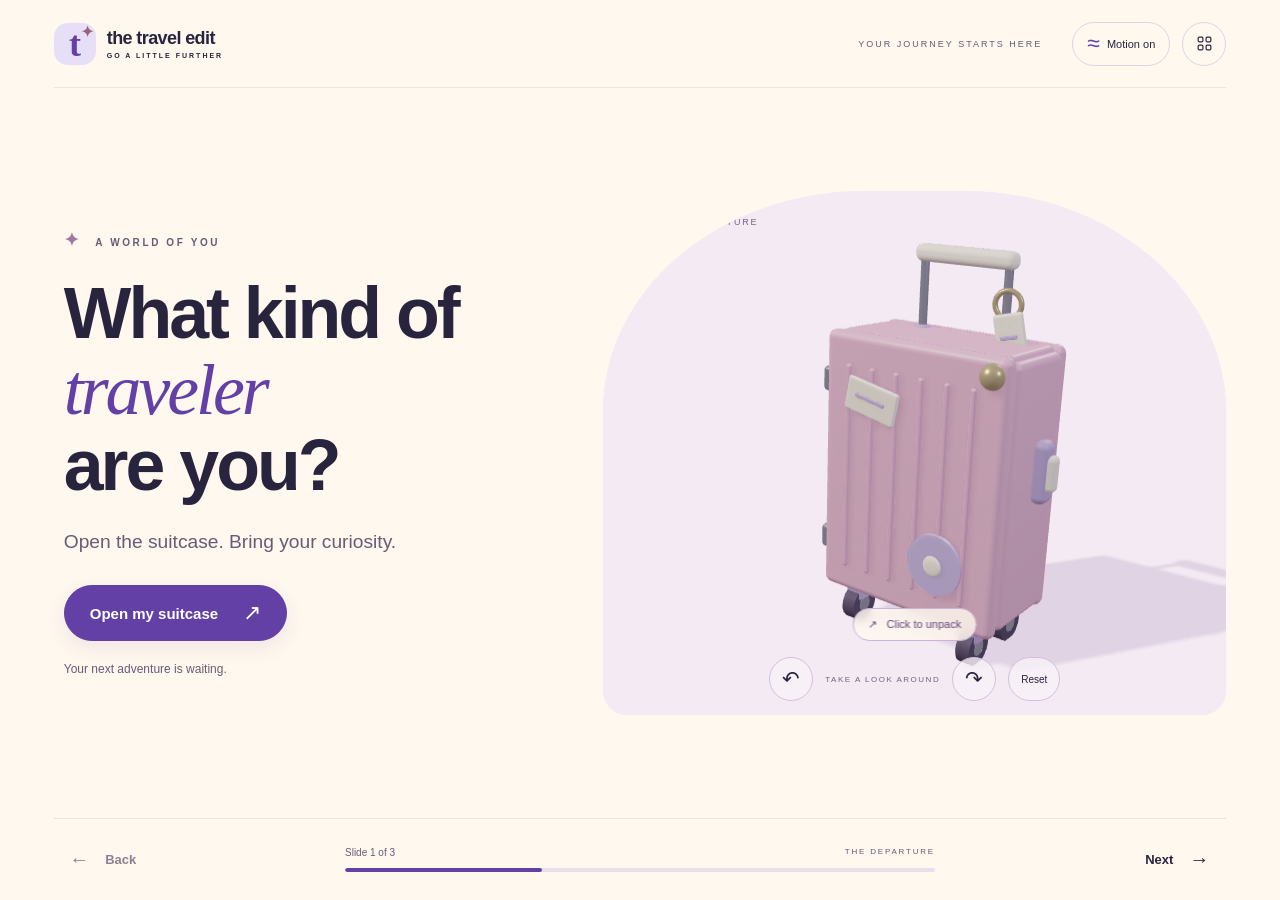
==== index.html @ 11a67cf5 "Complete interactive 3D redesign of opening slides" ====
<!doctype html>
<html lang="en">
<head>
  <meta charset="utf-8">
  <meta name="viewport" content="width=device-width, initial-scale=1">
  <meta name="theme-color" content="#FFF8EE">
  <meta name="description" content="Open your suitcase, explore your travel preferences, and find a mood for your next adventure. An interactive 3D travel presentation.">
  <title>What Kind of Traveler Are You?</title>
  <link rel="icon" href="assets/illustrations/favicon.svg" type="image/svg+xml">
  <link rel="stylesheet" href="css/styles.css">
  <script src="js/scene-core.js" defer></script>
  <script src="js/travel-models.js" defer></script>
  <script src="js/travel-scenes.js" defer></script>
  <script src="js/app.js" defer></script>
</head>
<body>
  <a class="skip-link" href="#presentation">Skip to presentation</a>
  <div class="presentation-shell">
    <header class="site-header">
      <a class="brand" href="#welcome" aria-label="The Travel Edit — return to the first slide"><span class="brand-mark" aria-hidden="true">t<span>✦</span></span><span>the travel edit<span class="brand-subtitle">GO A LITTLE FURTHER</span></span></a>
      <div class="header-actions">
        <span class="chapter-label">YOUR JOURNEY STARTS HERE</span>
        <button class="quiet-button" id="motion-toggle" type="button" aria-pressed="true" aria-label="Animation"><span aria-hidden="true">≈</span><span id="motion-label">Motion on</span></button>
        <button class="icon-button" id="overview-open" type="button" aria-label="Open slide overview" aria-haspopup="dialog"><svg viewBox="0 0 24 24" aria-hidden="true"><rect x="4" y="4" width="6" height="6" rx="1.5"/><rect x="14" y="4" width="6" height="6" rx="1.5"/><rect x="4" y="14" width="6" height="6" rx="1.5"/><rect x="14" y="14" width="6" height="6" rx="1.5"/></svg></button>
      </div>
    </header>
    <main id="presentation" tabindex="-1">
      <section class="slide slide-cover" id="welcome" aria-labelledby="welcome-heading" data-title="What kind of traveler are you?">
        <div class="hero-copy">
          <p class="eyebrow"><span aria-hidden="true">✦</span> A WORLD OF YOU</p>
          <h1 id="welcome-heading" tabindex="-1">What kind of<br><span class="title-accent">traveler</span><br>are you?</h1>
          <p class="instruction" id="suitcase-instruction">Open the suitcase. Bring your curiosity.</p>
          <button class="primary-button" id="hero-action" type="button">Open my suitcase <span aria-hidden="true">↗</span></button>
          <p class="interaction-status" id="suitcase-status" role="status" aria-live="polite">Your next adventure is waiting.</p>
        </div>
        <div class="hero-visual scene-host">
          <div class="visual-topline"><span>01 / THE DEPARTURE</span><span class="material-dot" aria-hidden="true"></span></div>
          <button class="scene-button" id="suitcase-stage" type="button" aria-label="Open suitcase" aria-pressed="false" aria-describedby="suitcase-instruction">
            <canvas data-model="suitcase" width="700" height="620" aria-hidden="true"></canvas>
            <span class="scene-hint" id="suitcase-hint"><span aria-hidden="true">↗</span> Click to unpack</span>
          </button>
          <p class="scene-error" role="status" hidden></p>
          <div class="view-controls" aria-label="Suitcase view controls">
            <button type="button" id="rotate-left" aria-label="Rotate suitcase left">↶</button>
            <span>TAKE A LOOK AROUND</span>
            <button type="button" id="rotate-right" aria-label="Rotate suitcase right">↷</button>
            <button type="button" id="reset-view" aria-label="Reset suitcase view">Reset</button>
          </div>
        </div>
      </section>

      <section class="slide slide-priorities" id="priorities" aria-labelledby="priorities-heading" data-title="What draws you in?" hidden>
        <div class="section-heading"><p class="eyebrow">02 / FOLLOW YOUR CURIOSITY</p><h2 id="priorities-heading" tabindex="-1">What draws <span class="title-accent">you</span> in?</h2><p class="instruction">Choose an object to picture your perfect day.</p></div>
        <div class="object-gallery" aria-label="Explore travel preferences">
          <button class="preference-card card-plan scene-host" type="button" data-preference="structure" data-model-choice="map" aria-pressed="false" aria-controls="preference-story">
            <span class="card-topline"><span>01</span><span class="selection-mark" aria-hidden="true">✓</span></span>
            <canvas data-model="map" width="320" height="300" aria-hidden="true"></canvas>
            <span class="scene-error" hidden>3D view unavailable.</span>
            <span class="card-label">A little structure</span><span class="card-bottom"><span>A route worth saving</span><span aria-hidden="true">↗</span></span>
          </button>
          <button class="preference-card card-discover scene-host" type="button" data-preference="discovery" data-model-choice="compass" aria-pressed="false" aria-controls="preference-story">
            <span class="card-topline"><span>02</span><span class="selection-mark" aria-hidden="true">✓</span></span>
            <canvas data-model="compass" width="320" height="300" aria-hidden="true"></canvas>
            <span class="scene-error" hidden>3D view unavailable.</span>
            <span class="card-label">A new discovery</span><span class="card-bottom"><span>The unexpected turn</span><span aria-hidden="true">↗</span></span>
          </button>
          <button class="preference-card card-rest scene-host" type="button" data-preference="downtime" data-model-choice="chair" aria-pressed="false" aria-controls="preference-story">
            <span class="card-topline"><span>03</span><span class="selection-mark" aria-hidden="true">✓</span></span>
            <canvas data-model="chair" width="320" height="300" aria-hidden="true"></canvas>
            <span class="scene-error" hidden>3D view unavailable.</span>
            <span class="card-label">Room to unwind</span><span class="card-bottom"><span>Permission to pause</span><span aria-hidden="true">↗</span></span>
          </button>
          <button class="preference-card card-taste scene-host" type="button" data-preference="food" data-model-choice="cup" aria-pressed="false" aria-controls="preference-story">
            <span class="card-topline"><span>04</span><span class="selection-mark" aria-hidden="true">✓</span></span>
            <canvas data-model="cup" width="320" height="300" aria-hidden="true"></canvas>
            <span class="scene-error" hidden>3D view unavailable.</span>
            <span class="card-label">A taste of local life</span><span class="card-bottom"><span>One delicious moment</span><span aria-hidden="true">↗</span></span>
          </button>
        </div>
        <div class="choice-footer"><div class="story-strip" id="preference-story" role="status" aria-live="polite" aria-atomic="true"><span aria-hidden="true">✦</span><p id="preference-text">A little plan, a little detour — there’s no wrong choice.</p></div><button class="primary-button" id="preference-continue" type="button" disabled>Choose a mood first <span aria-hidden="true">↗</span></button></div>
      </section>

      <section class="slide slide-mood" id="mood" aria-labelledby="mood-heading" data-title="Let curiosity pick" hidden>
        <div class="mood-visual scene-host"><span class="visual-topline">03 / A WORLD OF POSSIBILITIES</span><canvas data-model="globe" width="720" height="620" aria-hidden="true"></canvas><p class="scene-error" role="status" hidden></p><span class="globe-caption">YOUR WORLD. YOUR PACE.</span></div>
        <div class="mood-copy"><p class="eyebrow">NO LABELS. JUST POSSIBILITIES.</p><h2 id="mood-heading" tabindex="-1">Let <span class="title-accent">curiosity</span><br>pick.</h2><p class="instruction">Spin the globe to discover a travel mood.</p>
          <div class="mood-result" aria-live="polite" role="status" aria-atomic="true"><span class="result-kicker">TODAY’S INSPIRATION <span id="caption-count">01 / 04</span></span><h3 id="mood-name">The scenic route</h3><p id="mood-caption">Leave a little room for the unexpected.</p></div>
          <button class="primary-button" type="button" id="surprise-button"><span aria-hidden="true">✦</span> Surprise me <span aria-hidden="true">↗</span></button>
          <p class="chapter-end">Keep exploring. Your mood can always change.</p>
        </div>
      </section>
    </main>
    <footer class="presentation-footer" aria-label="Presentation navigation"><button class="nav-button" id="previous-slide" type="button" disabled><span aria-hidden="true">←</span> Back</button><div class="progress-group"><div class="progress-caption"><span id="slide-counter">Slide 1 of 3</span><span id="slide-category">THE DEPARTURE</span></div><div class="progress-track" role="progressbar" aria-label="Slide position" aria-valuemin="1" aria-valuemax="3" aria-valuenow="1" aria-valuetext="Slide 1 of 3" id="slide-progress"><span id="progress-fill"></span></div></div><button class="nav-button" id="next-slide" type="button">Next <span aria-hidden="true">→</span></button><button class="nav-button" id="restart-slides" type="button" hidden>Start again <span aria-hidden="true">↺</span></button></footer>
  </div>
  <dialog id="slide-overview" aria-labelledby="overview-title"><div class="dialog-header"><div><p class="eyebrow">THE OPENING CHAPTER</p><h2 id="overview-title">Choose your next stop.</h2></div><button class="icon-button" id="overview-close" type="button" aria-label="Close slide overview">×</button></div><nav id="overview-links" aria-label="Choose a slide"></nav></dialog>
  <noscript><p class="no-script">Enable JavaScript to use the interactive 3D presentation and slide controls.</p></noscript>
</body>
</html>
---- css/styles.css ----
:root {
  --pink:#f9dce7; --lavender:#e7dff7; --sky:#ddeffa; --cream:#fff8ee;
  --ink:#29243d; --purple:#6240a5; --muted:#665c74; --border:#dfd4e4;
  --body:"Avenir Next",Avenir,"Segoe UI",Arial,sans-serif;
  --display:"Avenir Next","Trebuchet MS",Arial,sans-serif;
  --ease:cubic-bezier(.22,.8,.25,1);
}
*{box-sizing:border-box}
[hidden]{display:none!important}
body{margin:0;color:var(--ink);background:var(--cream);font-family:var(--body);-webkit-font-smoothing:antialiased}
button,a{-webkit-tap-highlight-color:transparent;touch-action:manipulation}
button{font:inherit;color:inherit;cursor:pointer}button:disabled{cursor:default}
a{color:inherit}button:focus-visible,a:focus-visible,[tabindex]:focus-visible{outline:3px solid var(--purple);outline-offset:5px}
h1:focus,h2:focus,main:focus{outline:none}
h1,h2,h3,p{margin-top:0}
.skip-link{position:fixed;left:16px;top:-100px;z-index:20;padding:12px 20px;background:white;border:2px solid var(--purple);border-radius:12px}.skip-link:focus{top:12px}
.presentation-shell{max-width:1680px;min-height:100svh;margin:auto;padding:0 clamp(20px,4.2vw,72px);display:flex;flex-direction:column}
.site-header{min-height:88px;display:flex;justify-content:space-between;align-items:center;gap:20px;border-bottom:1px solid #7f6c9124}
.brand{display:flex;align-items:center;gap:11px;text-decoration:none;font-size:18px;letter-spacing:-.6px;font-weight:700}
.brand-mark{width:42px;height:42px;display:grid;place-items:center;border-radius:14px;background:var(--lavender);font-size:36px;line-height:1;font-family:Georgia,serif;color:var(--purple);position:relative}
.brand-mark span{position:absolute;right:2px;top:2px;font-size:15px;color:#986181}
.brand-subtitle{display:block;font-size:7px;letter-spacing:2px;margin-top:3px;font-weight:600}
.header-actions{display:flex;gap:12px;align-items:center}.chapter-label{font-size:9px;letter-spacing:2px;color:var(--muted);margin-right:18px}
.quiet-button,.icon-button{border:1px solid var(--border);background:transparent;min-height:44px;min-width:44px;display:inline-flex;align-items:center;justify-content:center;border-radius:50%;transition:background 180ms}
.quiet-button{border-radius:24px;padding:0 14px;font-size:11px;gap:7px}.quiet-button>span:first-child{font-size:23px;color:var(--purple)}
.icon-button svg{width:19px;height:19px;fill:none;stroke:currentColor;stroke-width:1.5}.quiet-button:hover:not(:disabled),.icon-button:hover{background:var(--lavender)}
main{flex:1;display:grid;align-items:center}
.slide{width:100%;padding:32px 0}.slide.is-entering{animation:arrive 460ms var(--ease) both}
@keyframes arrive{from{opacity:0;transform:translateX(var(--enter-offset,20px))}to{opacity:1;transform:translateX(0)}}
.eyebrow{font-size:10px;font-weight:650;letter-spacing:2.6px;line-height:1.6;color:var(--muted);margin-bottom:20px}.eyebrow>span{color:#a278a2;font-size:18px;margin-right:9px}
h1,h2{font-family:var(--display);font-weight:650;letter-spacing:-3px;line-height:1.06}h1{font-size:clamp(56px,5.6vw,82px);margin-bottom:25px}h2{font-size:clamp(40px,4.3vw,62px);margin-bottom:18px}
.title-accent{font-family:Georgia,"Times New Roman",serif;font-style:italic;font-weight:400;color:var(--purple);letter-spacing:-3px}
.instruction{font-size:clamp(17px,1.5vw,22px);line-height:1.5;color:var(--muted);margin-bottom:28px}
.primary-button{min-height:54px;border:1px solid var(--purple);border-radius:32px;background:var(--purple);color:white;padding:14px 25px;display:inline-flex;gap:25px;align-items:center;justify-content:center;font-size:15px;font-weight:600;box-shadow:0 7px 20px #6240a519;transition:background 180ms,transform 180ms,box-shadow 180ms}
.primary-button>span{font-size:22px;font-weight:400}.primary-button:hover:not(:disabled){background:#50318e;transform:translateY(-3px);box-shadow:0 11px 25px #6240a528}.primary-button:active:not(:disabled){transform:translateY(0) scale(.98)}
.primary-button:disabled{background:#e4dbe9;color:#6a5d79;border-color:#d4c7dd;box-shadow:none}
.slide-cover{display:grid;grid-template-columns:.9fr 1.1fr;align-items:center;gap:40px}.hero-copy{padding-left:10px}
.interaction-status{font-size:12px;color:var(--muted);margin:19px 0 0;min-height:20px;line-height:1.5}
.hero-visual{position:relative;min-width:0;background:#f4eaf3;border-radius:42% 42% 24px 24px;isolation:isolate;overflow:hidden}
.visual-topline{position:absolute;z-index:2;top:26px;left:30px;right:30px;display:flex;justify-content:space-between;font-size:9px;letter-spacing:1.8px;color:#786582;pointer-events:none}
.material-dot{width:10px;height:10px;border:2px solid #a17db7;border-radius:50%}
.scene-button{display:block;width:100%;border:0;padding:0;background:transparent;position:relative;cursor:pointer;border-radius:inherit;overflow:hidden}
.scene-button:focus-visible{outline-offset:-7px}.scene-button canvas{display:block;width:100%;height:clamp(400px,41vw,600px);touch-action:pan-y}
.scene-hint{position:absolute;bottom:74px;left:50%;transform:translateX(-50%);white-space:nowrap;border:1px solid #c8b4d4;background:#fff8eecf;backdrop-filter:blur(5px);border-radius:25px;padding:9px 15px;font-size:11px;color:#654778;transition:opacity 180ms}
.scene-hint>span{margin-right:6px}.scene-button:hover .scene-hint{background:var(--cream)}
.view-controls{position:absolute;z-index:2;bottom:14px;left:0;right:0;display:flex;align-items:center;justify-content:center;gap:12px}
.view-controls button{border:1px solid #d2bfdc;background:#f9f2f8cc;border-radius:24px;min-width:44px;min-height:44px;font-size:21px}.view-controls button:last-child{font-size:10px;padding:0 12px}.view-controls button:hover{background:white}.view-controls>span{font-size:8px;letter-spacing:1.5px;color:#74617e}
.scene-error{position:absolute;left:10%;right:10%;top:40%;z-index:3;background:var(--cream);color:var(--ink);padding:20px;border:1px solid var(--border);border-radius:12px;text-align:center;font-size:14px;line-height:1.5;pointer-events:none}.scene-unavailable canvas{visibility:hidden}.scene-unavailable .scene-hint{visibility:hidden}
.section-heading{text-align:center}.section-heading .eyebrow{margin-bottom:12px}.section-heading .instruction{margin-bottom:26px}
.object-gallery{display:grid;grid-template-columns:repeat(4,1fr);gap:19px;margin:0 0 26px}
.preference-card{position:relative;min-width:0;border:2px solid transparent;border-radius:24px;padding:17px 0 18px;text-align:left;overflow:hidden;transition:transform 220ms var(--ease),border-color 180ms,box-shadow 180ms}
.card-plan{background:#ebe5f4}.card-discover{background:#e3edf5}.card-rest{background:#f5e3e9}.card-taste{background:#f5ecdc}
.preference-card:hover{transform:translateY(-7px);box-shadow:0 15px 24px #4a30521a}.preference-card:active{transform:translateY(-2px)}.preference-card[aria-pressed="true"]{border-color:var(--purple);box-shadow:0 8px 20px #6240a51b}
.card-topline{display:flex;justify-content:space-between;align-items:center;margin:0 20px;font-size:10px;letter-spacing:1.5px;color:#75657e;min-height:22px}
.selection-mark{visibility:hidden;width:22px;height:22px;border-radius:50%;background:var(--purple);color:white;text-align:center;line-height:22px;font-size:13px;letter-spacing:0}.preference-card[aria-pressed="true"] .selection-mark{visibility:visible}
.preference-card canvas{display:block;width:100%;height:clamp(150px,16vw,230px);pointer-events:none}.card-label{font-size:clamp(16px,1.4vw,22px);font-weight:650;letter-spacing:-.5px;margin:0 20px 10px;display:block;line-height:1.2}.card-bottom{display:flex;justify-content:space-between;align-items:center;margin:0 20px;font-size:11px;line-height:1.5;color:#6b5c76}.card-bottom>span:last-child{font-size:20px;color:var(--purple)}
.choice-footer{display:flex;gap:30px;align-items:center;justify-content:space-between;padding:0 4px}.story-strip{display:flex;align-items:center;gap:14px;max-width:650px;min-height:66px}.story-strip>span{font-size:23px;color:#a17caf}.story-strip p{font-size:17px;line-height:1.5;margin:0}.choice-footer .primary-button{flex-shrink:0}
.slide-mood{display:grid;grid-template-columns:1.12fr 1fr;gap:65px;align-items:center}.mood-visual{min-width:0;background:#e5eef5;position:relative;border-radius:26px 42% 26px 26px;overflow:hidden}.mood-visual canvas{display:block;width:100%;height:clamp(400px,41vw,600px)}.globe-caption{position:absolute;bottom:28px;width:100%;text-align:center;left:0;color:#60748a;font-size:9px;letter-spacing:2.5px}
.mood-copy h2{font-size:clamp(44px,4.7vw,68px)}.mood-copy .instruction{font-size:18px;max-width:330px}.mood-result{border-top:1px solid #d9cbe0;border-bottom:1px solid #d9cbe0;padding:23px 0;margin-bottom:25px}.result-kicker{display:flex;justify-content:space-between;color:#7b6787;font-size:9px;letter-spacing:1.5px;margin-bottom:14px}.mood-result h3{font-family:Georgia,serif;font-size:28px;font-style:italic;font-weight:400;letter-spacing:-.4px;margin-bottom:9px}.mood-result p{font-size:16px;color:var(--muted);line-height:1.5;margin-bottom:0}.chapter-end{font-size:11px;color:var(--muted);margin:18px 0 0;line-height:1.5}
.presentation-footer{min-height:82px;border-top:1px solid #7f6c9124;display:flex;align-items:center;gap:36px}.nav-button{border:1px solid transparent;min-width:98px;min-height:44px;background:transparent;border-radius:24px;font-size:13px;font-weight:600;display:inline-flex;align-items:center;justify-content:center;gap:16px;transition:background 180ms}.nav-button>span{font-size:20px}.nav-button:hover:not(:disabled){background:var(--lavender)}.nav-button:disabled{color:#8b8291}.progress-group{flex:1;max-width:590px;margin:0 auto}.progress-caption{display:flex;justify-content:space-between;font-size:10px;color:var(--muted);margin-bottom:10px}#slide-category{font-size:8px;letter-spacing:1.8px}.progress-track{height:4px;border-radius:4px;background:#e7dfeb;overflow:hidden}#progress-fill{width:33.333%;height:100%;display:block;background:var(--purple);border-radius:inherit;transition:width 400ms var(--ease)}
dialog{width:min(560px,calc(100% - 32px));max-height:85svh;overflow:auto;border:1px solid #d6c7e5;border-radius:24px;background:var(--cream);padding:28px;color:var(--ink);box-shadow:0 30px 100px #29243d40}dialog::backdrop{background:#29243d66;backdrop-filter:blur(5px)}.dialog-header{display:flex;align-items:flex-start;justify-content:space-between;gap:16px;margin-bottom:24px}.dialog-header .eyebrow{margin-bottom:10px;font-size:9px}.dialog-header h2{font-size:29px;letter-spacing:-1px}.dialog-header .icon-button{flex-shrink:0;font-size:26px}#overview-links{display:grid;gap:10px}.overview-link{display:flex;gap:15px;align-items:center;width:100%;padding:17px;text-align:left;background:#ffffff80;border:1px solid var(--border);border-radius:12px;font-size:15px}.overview-link>span{color:var(--purple);font-size:12px;font-weight:700}.overview-link[aria-current="step"]{background:var(--lavender);border-color:var(--purple)}.overview-link:hover{background:var(--pink)}.no-script{margin:20px;padding:20px;border:2px solid var(--purple)}
html[data-motion="off"] *,html[data-motion="off"] *::before,html[data-motion="off"] *::after{animation:none!important;transition:none!important}html[data-motion="off"] .preference-card:hover,html[data-motion="off"] .primary-button:hover{transform:none}
@media(min-width:1000px) and (max-height:780px){
 .site-header{min-height:74px}.presentation-footer{min-height:68px}.slide{padding:20px 0}.scene-button canvas,.mood-visual canvas{height:520px;max-height:calc(100svh - 185px)}h1{font-size:clamp(56px,5.2vw,72px)}.object-gallery{gap:16px;margin-bottom:18px}.preference-card canvas{height:165px}.section-heading h2{font-size:46px;margin-bottom:13px}.section-heading .instruction{margin-bottom:20px;font-size:18px}.section-heading .eyebrow{margin-bottom:9px}.story-strip p{font-size:15px}.story-strip{min-height:55px}.mood-copy h2{font-size:48px;margin-bottom:14px}.mood-copy .eyebrow{margin-bottom:12px}.mood-copy .instruction{font-size:17px;max-width:none;margin-bottom:16px}.mood-result{padding:18px 0;margin-bottom:20px}.chapter-end{margin-top:13px}
}
@media(max-width:1100px){.chapter-label{display:none}.slide-cover{gap:25px}.slide-mood{gap:35px}.view-controls>span{display:none}.card-topline,.card-label,.card-bottom{margin-left:14px;margin-right:14px}.card-bottom{font-size:10px}.object-gallery{gap:13px}.choice-footer{gap:20px}.choice-footer .primary-button{font-size:13px;padding:12px 18px}.story-strip p{font-size:16px}}
@media(max-width:800px){
 .presentation-shell{padding:0 24px}.site-header{min-height:80px}.slide{padding:30px 0}.slide-cover{grid-template-columns:1fr;gap:24px}.hero-copy{padding:0}.hero-copy h1{font-size:clamp(56px,9vw,76px)}.hero-copy h1 br:first-child{display:none}.hero-copy h1 .title-accent{margin-left:8px}.instruction{font-size:18px}.hero-visual{width:100%;max-width:600px;justify-self:center;border-radius:34px}.scene-button canvas{height:440px}.object-gallery{grid-template-columns:repeat(2,1fr);gap:18px}.preference-card canvas{height:220px}.card-label{font-size:21px}.card-bottom{font-size:12px}.choice-footer{align-items:stretch;flex-direction:column;gap:15px}.choice-footer .primary-button{align-self:flex-start;font-size:15px}.section-heading{text-align:left}.slide-mood{grid-template-columns:1fr;gap:28px}.mood-copy{grid-row:1}.mood-copy h2{font-size:52px}.mood-copy h2 br{display:none}.mood-copy .instruction{max-width:none}.mood-result{padding:20px 0;max-width:560px}.mood-visual{max-width:600px;width:100%;justify-self:center;border-radius:30px}.mood-visual canvas{height:450px}.presentation-footer{gap:18px;min-height:82px}#slide-category{display:none}.progress-caption{justify-content:center}.nav-button{min-width:80px;gap:8px}.chapter-end{font-size:12px}
}
@media(max-width:480px){
 .presentation-shell{padding:0 18px}.brand{font-size:15px;gap:9px}.brand-mark{width:35px;height:38px;font-size:32px}.brand-subtitle{font-size:6px;letter-spacing:1.4px}.header-actions{gap:6px}.quiet-button{padding:0 10px;font-size:10px}.quiet-button>span:first-child{display:none}.hero-copy h1{font-size:53px;letter-spacing:-2.5px}.hero-copy h1 br:first-child{display:block}.hero-copy h1 .title-accent{margin-left:0}.eyebrow{font-size:9px;letter-spacing:2px;margin-bottom:15px}.hero-copy .instruction{font-size:17px}.scene-button canvas{height:360px}.visual-topline{font-size:8px;left:20px;top:20px}.scene-hint{bottom:68px;font-size:10px}.view-controls{gap:9px;bottom:12px}.interaction-status{font-size:11px}.section-heading h2{font-size:39px;letter-spacing:-1.8px}.section-heading .instruction{font-size:16px}.object-gallery{gap:12px}.preference-card{border-radius:18px;padding:12px 0 14px}.preference-card canvas{height:145px}.card-label{font-size:17px;margin-left:12px;margin-right:12px;min-height:41px}.card-topline,.card-bottom{margin-left:12px;margin-right:12px}.card-bottom{font-size:10px}.card-bottom>span:last-child{font-size:16px}.story-strip p{font-size:15px}.mood-copy h2{font-size:46px}.mood-copy h2 br{display:block}.mood-visual canvas{height:350px}.mood-result h3{font-size:27px}.mood-result p{font-size:16px}.nav-button{font-size:11px;min-width:72px;gap:7px}#restart-slides{font-size:10px}.presentation-footer{gap:12px}.scene-error{padding:12px;font-size:11px}.preference-card .scene-error{top:20%;left:4%;right:4%;font-size:10px}
}
@media(prefers-reduced-motion:reduce){*,*::before,*::after{animation:none!important;transition:none!important;scroll-behavior:auto!important}.preference-card:hover,.primary-button:hover{transform:none!important}}
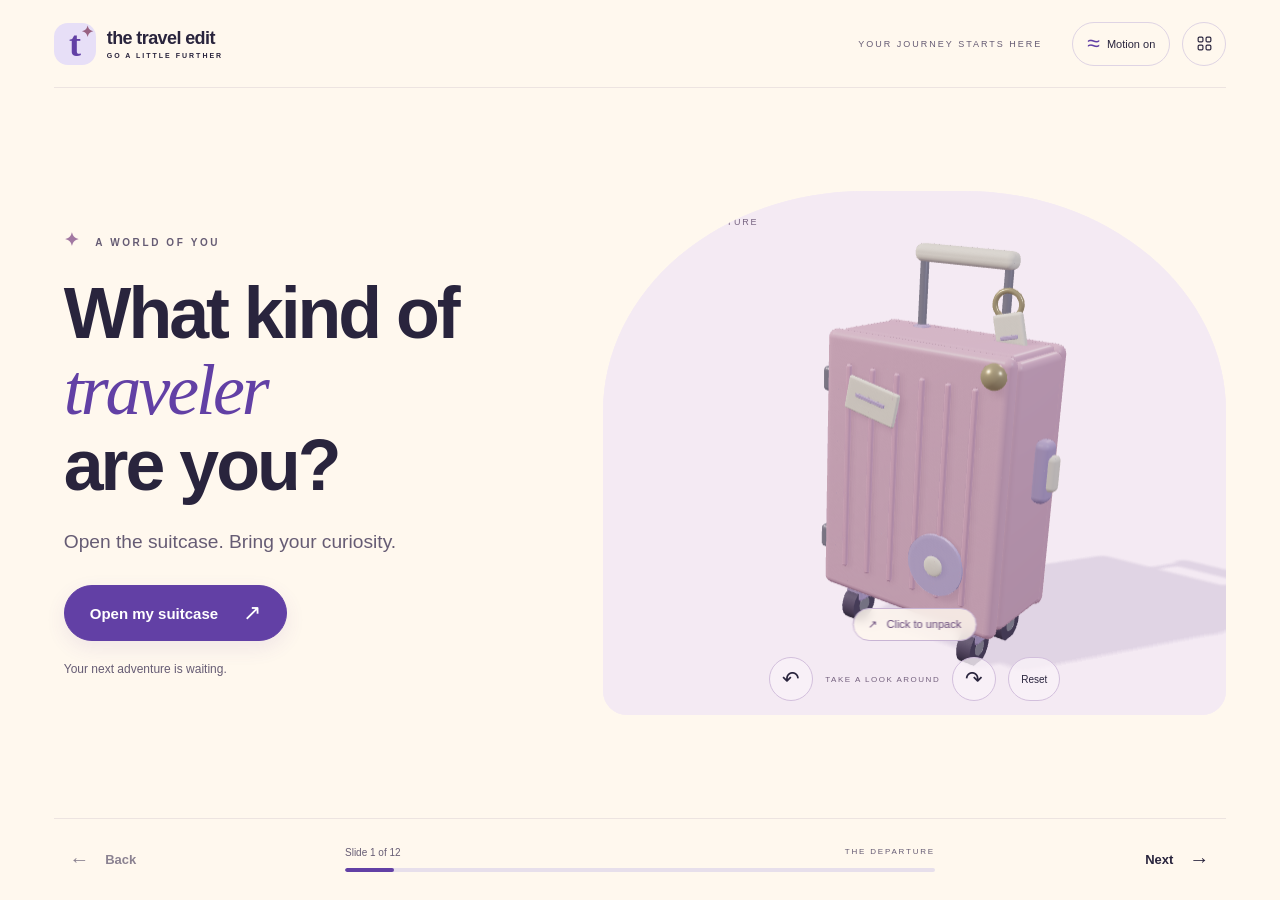
==== commit 92824249: "Complete interactive travel presentation and documentation" ====
--- a/index.html
+++ b/index.html
@@ -4,14 +4,19 @@
   <meta charset="utf-8">
   <meta name="viewport" content="width=device-width, initial-scale=1">
   <meta name="theme-color" content="#FFF8EE">
-  <meta name="description" content="Open your suitcase, explore your travel preferences, and find a mood for your next adventure. An interactive 3D travel presentation.">
+  <meta name="description" content="Open your suitcase, answer seven questions, and discover your traveler personality and destination. An interactive 3D travel presentation.">
   <title>What Kind of Traveler Are You?</title>
   <link rel="icon" href="assets/illustrations/favicon.svg" type="image/svg+xml">
   <link rel="stylesheet" href="css/styles.css">
   <script src="js/scene-core.js" defer></script>
   <script src="js/travel-models.js" defer></script>
   <script src="js/travel-scenes.js" defer></script>
+  <script src="js/quiz-core.js" defer></script>
+  <script src="js/sample-interactions.js" defer></script>
+  <script src="js/quiz-ui.js" defer></script>
   <script src="js/app.js" defer></script>
+<link rel="stylesheet" href="css/quiz.css">
+<link rel="stylesheet" href="css/sample.css">
 </head>
 <body>
   <a class="skip-link" href="#presentation">Skip to presentation</a>
@@ -88,10 +93,66 @@
           <p class="chapter-end">Keep exploring. Your mood can always change.</p>
         </div>
       </section>
+<section class="slide slide-boarding sample-slide" id="boarding" data-title="Your boarding pass" aria-labelledby="boarding-heading" hidden>
+ <div class="boarding-copy"><p class="eyebrow">04 / READY FOR TAKEOFF</p><h2 id="boarding-heading" tabindex="-1">A little curiosity.<br><span class="title-accent">A whole new you.</span></h2><p class="instruction">Seven choices. Discover your kind of escape.</p>
+ <button class="primary-button" id="start-quiz" type="button">Let’s take off <span aria-hidden="true">↗</span></button>
+ <p class="privacy-note">Your answers stay in this tab. Change them anytime.<br>No account or automatic upload. Export is optional.</p></div>
+ <div class="departure-stage"><span class="departure-label">NOW BOARDING / YOUR NEXT POSSIBILITY</span><div class="journey-dock"></div><div class="departure-ticket"><span>FROM<strong>Everyday</strong></span><span class="flight-line" aria-hidden="true">······ ✦ ······</span><span>TO<strong>Your kind of trip</strong></span><b>07<br><small>CHOICES</small></b></div></div></section>
+<section class="slide slide-question theme-map" id="q1" data-sample="true" data-title="A free day abroad" aria-labelledby="q1-heading" hidden>
+ <div class="quiz-topline"><p class="eyebrow">05 / A FREE DAY ABROAD</p><span class="quiz-count">Question 1 of 7 · 0 answered</span></div>
+ <div class="quiz-segments" role="list" aria-label="Quiz completion"><span role="listitem" data-segment="q1" aria-label="Question 1: unanswered"></span><span role="listitem" data-segment="q2" aria-label="Question 2: unanswered"></span><span role="listitem" data-segment="q3" aria-label="Question 3: unanswered"></span><span role="listitem" data-segment="q4" aria-label="Question 4: unanswered"></span><span role="listitem" data-segment="q5" aria-label="Question 5: unanswered"></span><span role="listitem" data-segment="q6" aria-label="Question 6: unanswered"></span><span role="listitem" data-segment="q7" aria-label="Question 7: unanswered"></span></div>
+ <div class="question-layout"><div class="question-art sample-art"><div class="journey-dock"></div><span class="art-caption">YOUR DAY. YOUR DETOUR.</span></div>
+ <div class="question-copy"><h2 id="q1-heading" tabindex="-1">A free day.<br>Where <span class="title-accent">first?</span></h2><p class="question-instruction" id="q1-instruction">Choose a stop for your day in a new city.</p><fieldset aria-describedby="q1-instruction"><legend class="sr-only">You have a free day in a new city. What sounds best?</legend><div class="answer-grid route-stops"><label class="answer-card route-stop"><input type="radio" name="q1" value="q1o2"><span class="answer-index" aria-hidden="true">A</span><span class="choice-title">Unfamiliar streets</span><span class="answer-copy">Explore an unfamiliar neighborhood.</span><span class="answer-check" aria-hidden="true">✓</span></label><label class="answer-card route-stop"><input type="radio" name="q1" value="q1o4"><span class="answer-index" aria-hidden="true">B</span><span class="choice-title">The local market</span><span class="answer-copy">Visit a market and taste something new.</span><span class="answer-check" aria-hidden="true">✓</span></label><label class="answer-card route-stop"><input type="radio" name="q1" value="q1o1"><span class="answer-index" aria-hidden="true">C</span><span class="choice-title">Saved landmarks</span><span class="answer-copy">Follow a route of saved landmarks.</span><span class="answer-check" aria-hidden="true">✓</span></label><label class="answer-card route-stop"><input type="radio" name="q1" value="q1o3"><span class="answer-index" aria-hidden="true">D</span><span class="choice-title">A quiet corner</span><span class="answer-copy">Find a quiet spot and take it slow.</span><span class="answer-check" aria-hidden="true">✓</span></label></div></fieldset>
+ <div class="question-actions"><button type="button" class="primary-button quiz-next">Next question →</button><button type="button" class="quiet-button return-results" hidden>Return to results</button><span class="answer-status" role="status" aria-live="polite"></span></div></div></div></section>
+<section class="slide slide-question theme-packing" id="q2" data-sample="true" data-title="Before you leave" aria-labelledby="q2-heading" hidden>
+ <div class="quiz-topline"><p class="eyebrow">06 / BEFORE YOU LEAVE</p><span class="quiz-count">Question 2 of 7 · 0 answered</span></div>
+ <div class="quiz-segments" role="list" aria-label="Quiz completion"><span role="listitem" data-segment="q1" aria-label="Question 1: unanswered"></span><span role="listitem" data-segment="q2" aria-label="Question 2: unanswered"></span><span role="listitem" data-segment="q3" aria-label="Question 3: unanswered"></span><span role="listitem" data-segment="q4" aria-label="Question 4: unanswered"></span><span role="listitem" data-segment="q5" aria-label="Question 5: unanswered"></span><span role="listitem" data-segment="q6" aria-label="Question 6: unanswered"></span><span role="listitem" data-segment="q7" aria-label="Question 7: unanswered"></span></div>
+ <div class="question-layout"><div class="question-art sample-art" id="packing-target"><div class="journey-dock"></div><span class="art-caption">DROP ONE IDEA HERE · OR SELECT AN ITEM</span></div>
+ <div class="question-copy"><h2 id="q2-heading" tabindex="-1">Before you go,<br>what’s <span class="title-accent">your ritual?</span></h2><p class="question-instruction" id="q2-instruction">Drag one idea into the backpack, or select it.</p><fieldset aria-describedby="q2-instruction"><legend class="sr-only">What do you enjoy doing before a trip?</legend><div class="answer-grid packing-shelf"><div class="pack-slot"><label class="answer-card pack-item"><input type="radio" name="q2" value="q2o3"><span class="answer-index" aria-hidden="true">◷</span><span class="choice-title">Leave time free</span><span class="answer-copy">Leave plenty of unscheduled time.</span><span class="answer-check" aria-hidden="true">✓</span></label><button class="pack-grip" type="button" aria-label="Drag or press to pack: Leave time free" data-pack="0">⠿<span class="sr-only">Pack item</span></button></div><div class="pack-slot"><label class="answer-card pack-item"><input type="radio" name="q2" value="q2o1"><span class="answer-index" aria-hidden="true">▦</span><span class="choice-title">Make an itinerary</span><span class="answer-copy">Build a simple daily itinerary.</span><span class="answer-check" aria-hidden="true">✓</span></label><button class="pack-grip" type="button" aria-label="Drag or press to pack: Make an itinerary" data-pack="1">⠿<span class="sr-only">Pack item</span></button></div><div class="pack-slot"><label class="answer-card pack-item"><input type="radio" name="q2" value="q2o4"><span class="answer-index" aria-hidden="true">≋</span><span class="choice-title">Save food finds</span><span class="answer-copy">Save local dishes and places to eat.</span><span class="answer-check" aria-hidden="true">✓</span></label><button class="pack-grip" type="button" aria-label="Drag or press to pack: Save food finds" data-pack="2">⠿<span class="sr-only">Pack item</span></button></div><div class="pack-slot"><label class="answer-card pack-item"><input type="radio" name="q2" value="q2o2"><span class="answer-index" aria-hidden="true">↗</span><span class="choice-title">Find a new activity</span><span class="answer-copy">Look for an unusual activity to try.</span><span class="answer-check" aria-hidden="true">✓</span></label><button class="pack-grip" type="button" aria-label="Drag or press to pack: Find a new activity" data-pack="3">⠿<span class="sr-only">Pack item</span></button></div></div></fieldset>
+ <div class="question-actions"><button type="button" class="primary-button quiz-next">Next question →</button><button type="button" class="quiet-button return-results" hidden>Return to results</button><span class="answer-status" role="status" aria-live="polite"></span></div></div></div></section>
+<section class="slide slide-question theme-route" id="q3" data-title="A change of plans" aria-labelledby="q3-heading" hidden>
+ <div class="quiz-topline"><p class="eyebrow">07 / A CHANGE OF PLANS</p><span class="quiz-count">Question 3 of 7 · 0 answered</span></div>
+ <div class="quiz-segments" role="list" aria-label="Quiz completion"><span role="listitem" data-segment="q1" aria-label="Question 1: unanswered"></span><span role="listitem" data-segment="q2" aria-label="Question 2: unanswered"></span><span role="listitem" data-segment="q3" aria-label="Question 3: unanswered"></span><span role="listitem" data-segment="q4" aria-label="Question 4: unanswered"></span><span role="listitem" data-segment="q5" aria-label="Question 5: unanswered"></span><span role="listitem" data-segment="q6" aria-label="Question 6: unanswered"></span><span role="listitem" data-segment="q7" aria-label="Question 7: unanswered"></span></div>
+ <div class="question-layout"><div class="question-art"><div class="journey-dock"></div><span class="art-caption">THERE’S ALWAYS ANOTHER WAY</span></div>
+ <div class="question-copy"><h2 id="q3-heading" tabindex="-1">Your original plan falls through. What do you do?</h2><p class="question-instruction" id="q3-instruction">Choose one. You can change it anytime.</p><fieldset aria-describedby="q3-instruction"><legend class="sr-only">Your original plan falls through. What do you do?</legend><div class="answer-grid"><label class="answer-card"><input type="radio" name="q3" value="q3o4"><span class="answer-index" aria-hidden="true">A</span><span class="answer-copy">Find a nearby cafe or food market.</span><span class="answer-check" aria-hidden="true">✓</span></label><label class="answer-card"><input type="radio" name="q3" value="q3o2"><span class="answer-index" aria-hidden="true">B</span><span class="answer-copy">Follow an unexpected opportunity.</span><span class="answer-check" aria-hidden="true">✓</span></label><label class="answer-card"><input type="radio" name="q3" value="q3o3"><span class="answer-index" aria-hidden="true">C</span><span class="answer-copy">Take a break and reset the day.</span><span class="answer-check" aria-hidden="true">✓</span></label><label class="answer-card"><input type="radio" name="q3" value="q3o1"><span class="answer-index" aria-hidden="true">D</span><span class="answer-copy">Choose a backup from my saved list.</span><span class="answer-check" aria-hidden="true">✓</span></label></div></fieldset>
+ <div class="question-actions"><button type="button" class="primary-button quiz-next">Next question →</button><button type="button" class="quiet-button return-results" hidden>Return to results</button><span class="answer-status" role="status" aria-live="polite"></span></div></div></div></section>
+<section class="slide slide-question theme-morning" id="q4" data-title="Your perfect morning" aria-labelledby="q4-heading" hidden>
+ <div class="quiz-topline"><p class="eyebrow">08 / YOUR PERFECT MORNING</p><span class="quiz-count">Question 4 of 7 · 0 answered</span></div>
+ <div class="quiz-segments" role="list" aria-label="Quiz completion"><span role="listitem" data-segment="q1" aria-label="Question 1: unanswered"></span><span role="listitem" data-segment="q2" aria-label="Question 2: unanswered"></span><span role="listitem" data-segment="q3" aria-label="Question 3: unanswered"></span><span role="listitem" data-segment="q4" aria-label="Question 4: unanswered"></span><span role="listitem" data-segment="q5" aria-label="Question 5: unanswered"></span><span role="listitem" data-segment="q6" aria-label="Question 6: unanswered"></span><span role="listitem" data-segment="q7" aria-label="Question 7: unanswered"></span></div>
+ <div class="question-layout"><div class="question-art"><div class="journey-dock"></div><span class="art-caption">MAKE ROOM FOR A GOOD MORNING</span></div>
+ <div class="question-copy"><h2 id="q4-heading" tabindex="-1">How would you begin a day away?</h2><p class="question-instruction" id="q4-instruction">Choose one. You can change it anytime.</p><fieldset aria-describedby="q4-instruction"><legend class="sr-only">How would you begin a day away?</legend><div class="answer-grid"><label class="answer-card"><input type="radio" name="q4" value="q4o1"><span class="answer-index" aria-hidden="true">A</span><span class="answer-copy">Start early with a planned attraction.</span><span class="answer-check" aria-hidden="true">✓</span></label><label class="answer-card"><input type="radio" name="q4" value="q4o3"><span class="answer-index" aria-hidden="true">B</span><span class="answer-copy">Enjoy a slow breakfast and a view.</span><span class="answer-check" aria-hidden="true">✓</span></label><label class="answer-card"><input type="radio" name="q4" value="q4o2"><span class="answer-index" aria-hidden="true">C</span><span class="answer-copy">Set out on a new trail or route.</span><span class="answer-check" aria-hidden="true">✓</span></label><label class="answer-card"><input type="radio" name="q4" value="q4o4"><span class="answer-index" aria-hidden="true">D</span><span class="answer-copy">Try a local breakfast specialty.</span><span class="answer-check" aria-hidden="true">✓</span></label></div></fieldset>
+ <div class="question-actions"><button type="button" class="primary-button quiz-next">Next question →</button><button type="button" class="quiet-button return-results" hidden>Return to results</button><span class="answer-status" role="status" aria-live="polite"></span></div></div></div></section>
+<section class="slide slide-question theme-voucher" id="q5" data-title="One small treat" aria-labelledby="q5-heading" hidden>
+ <div class="quiz-topline"><p class="eyebrow">09 / ONE SMALL TREAT</p><span class="quiz-count">Question 5 of 7 · 0 answered</span></div>
+ <div class="quiz-segments" role="list" aria-label="Quiz completion"><span role="listitem" data-segment="q1" aria-label="Question 1: unanswered"></span><span role="listitem" data-segment="q2" aria-label="Question 2: unanswered"></span><span role="listitem" data-segment="q3" aria-label="Question 3: unanswered"></span><span role="listitem" data-segment="q4" aria-label="Question 4: unanswered"></span><span role="listitem" data-segment="q5" aria-label="Question 5: unanswered"></span><span role="listitem" data-segment="q6" aria-label="Question 6: unanswered"></span><span role="listitem" data-segment="q7" aria-label="Question 7: unanswered"></span></div>
+ <div class="question-layout"><div class="question-art"><div class="journey-dock"></div><span class="art-caption">A LITTLE SOMETHING EXTRA</span></div>
+ <div class="question-copy"><h2 id="q5-heading" tabindex="-1">You have room in your budget for one extra experience. Which do you choose?</h2><p class="question-instruction" id="q5-instruction">Choose one. You can change it anytime.</p><fieldset aria-describedby="q5-instruction"><legend class="sr-only">You have room in your budget for one extra experience. Which do you choose?</legend><div class="answer-grid"><label class="answer-card"><input type="radio" name="q5" value="q5o2"><span class="answer-index" aria-hidden="true">A</span><span class="answer-copy">Try a new outdoor activity.</span><span class="answer-check" aria-hidden="true">✓</span></label><label class="answer-card"><input type="radio" name="q5" value="q5o1"><span class="answer-index" aria-hidden="true">B</span><span class="answer-copy">Join a guided cultural visit.</span><span class="answer-check" aria-hidden="true">✓</span></label><label class="answer-card"><input type="radio" name="q5" value="q5o4"><span class="answer-index" aria-hidden="true">C</span><span class="answer-copy">Take a local cooking workshop.</span><span class="answer-check" aria-hidden="true">✓</span></label><label class="answer-card"><input type="radio" name="q5" value="q5o3"><span class="answer-index" aria-hidden="true">D</span><span class="answer-copy">Spend time in a peaceful garden.</span><span class="answer-check" aria-hidden="true">✓</span></label></div></fieldset>
+ <div class="question-actions"><button type="button" class="primary-button quiz-next">Next question →</button><button type="button" class="quiet-button return-results" hidden>Return to results</button><span class="answer-status" role="status" aria-live="polite"></span></div></div></div></section>
+<section class="slide slide-question theme-group" id="q6" data-title="Your group role" aria-labelledby="q6-heading" hidden>
+ <div class="quiz-topline"><p class="eyebrow">10 / YOUR GROUP ROLE</p><span class="quiz-count">Question 6 of 7 · 0 answered</span></div>
+ <div class="quiz-segments" role="list" aria-label="Quiz completion"><span role="listitem" data-segment="q1" aria-label="Question 1: unanswered"></span><span role="listitem" data-segment="q2" aria-label="Question 2: unanswered"></span><span role="listitem" data-segment="q3" aria-label="Question 3: unanswered"></span><span role="listitem" data-segment="q4" aria-label="Question 4: unanswered"></span><span role="listitem" data-segment="q5" aria-label="Question 5: unanswered"></span><span role="listitem" data-segment="q6" aria-label="Question 6: unanswered"></span><span role="listitem" data-segment="q7" aria-label="Question 7: unanswered"></span></div>
+ <div class="question-layout"><div class="question-art"><div class="journey-dock"></div><span class="art-caption">BETTER, TOGETHER</span></div>
+ <div class="question-copy"><h2 id="q6-heading" tabindex="-1">What role do you naturally take on a group trip?</h2><p class="question-instruction" id="q6-instruction">Choose one. You can change it anytime.</p><fieldset aria-describedby="q6-instruction"><legend class="sr-only">What role do you naturally take on a group trip?</legend><div class="answer-grid"><label class="answer-card"><input type="radio" name="q6" value="q6o3"><span class="answer-index" aria-hidden="true">A</span><span class="answer-copy">Make sure everyone has time to rest.</span><span class="answer-check" aria-hidden="true">✓</span></label><label class="answer-card"><input type="radio" name="q6" value="q6o4"><span class="answer-index" aria-hidden="true">B</span><span class="answer-copy">Help the group discover local food.</span><span class="answer-check" aria-hidden="true">✓</span></label><label class="answer-card"><input type="radio" name="q6" value="q6o1"><span class="answer-index" aria-hidden="true">C</span><span class="answer-copy">Organize the route and meeting times.</span><span class="answer-check" aria-hidden="true">✓</span></label><label class="answer-card"><input type="radio" name="q6" value="q6o2"><span class="answer-index" aria-hidden="true">D</span><span class="answer-copy">Suggest a spontaneous detour.</span><span class="answer-check" aria-hidden="true">✓</span></label></div></fieldset>
+ <div class="question-actions"><button type="button" class="primary-button quiz-next">Next question →</button><button type="button" class="quiet-button return-results" hidden>Return to results</button><span class="answer-status" role="status" aria-live="polite"></span></div></div></div></section>
+<section class="slide slide-question theme-memory" id="q7" data-title="The best memory" aria-labelledby="q7-heading" hidden>
+ <div class="quiz-topline"><p class="eyebrow">11 / THE BEST MEMORY</p><span class="quiz-count">Question 7 of 7 · 0 answered</span></div>
+ <div class="quiz-segments" role="list" aria-label="Quiz completion"><span role="listitem" data-segment="q1" aria-label="Question 1: unanswered"></span><span role="listitem" data-segment="q2" aria-label="Question 2: unanswered"></span><span role="listitem" data-segment="q3" aria-label="Question 3: unanswered"></span><span role="listitem" data-segment="q4" aria-label="Question 4: unanswered"></span><span role="listitem" data-segment="q5" aria-label="Question 5: unanswered"></span><span role="listitem" data-segment="q6" aria-label="Question 6: unanswered"></span><span role="listitem" data-segment="q7" aria-label="Question 7: unanswered"></span></div>
+ <div class="question-layout"><div class="question-art"><div class="journey-dock"></div><span class="art-caption">TAKE THE FEELING HOME</span></div>
+ <div class="question-copy"><h2 id="q7-heading" tabindex="-1">Which memory would you most like to bring home?</h2><p class="question-instruction" id="q7-instruction">Choose one. You can change it anytime.</p><fieldset aria-describedby="q7-instruction"><legend class="sr-only">Which memory would you most like to bring home?</legend><div class="answer-grid"><label class="answer-card"><input type="radio" name="q7" value="q7o4"><span class="answer-index" aria-hidden="true">A</span><span class="answer-copy">Discovering a dish I want to make again.</span><span class="answer-check" aria-hidden="true">✓</span></label><label class="answer-card"><input type="radio" name="q7" value="q7o3"><span class="answer-index" aria-hidden="true">B</span><span class="answer-copy">Feeling rested and refreshed.</span><span class="answer-check" aria-hidden="true">✓</span></label><label class="answer-card"><input type="radio" name="q7" value="q7o2"><span class="answer-index" aria-hidden="true">C</span><span class="answer-copy">Doing something I had never tried.</span><span class="answer-check" aria-hidden="true">✓</span></label><label class="answer-card"><input type="radio" name="q7" value="q7o1"><span class="answer-index" aria-hidden="true">D</span><span class="answer-copy">Seeing the places I hoped to visit.</span><span class="answer-check" aria-hidden="true">✓</span></label></div></fieldset>
+ <div class="question-actions"><button type="button" class="primary-button quiz-next">Reveal my trip ✦</button><button type="button" class="quiet-button return-results" hidden>Return to results</button><span class="answer-status" role="status" aria-live="polite"></span></div></div></div></section>
+<section class="slide slide-match" id="match" data-title="Your travel match" aria-labelledby="match-heading" hidden>
+ <div class="match-copy"><p class="eyebrow">12 / YOUR TRAVEL MATCH</p><h2 id="match-heading" tabindex="-1"></h2><p class="match-message"></p><p class="match-reasons"></p><p class="match-tip"></p>
+ <div class="match-actions"><button type="button" class="primary-button" id="review-answers">Review my answers ↗</button><button type="button" class="quiet-button" id="export-response">Export response</button><button type="button" class="quiet-button" id="replay-quiz">Play again</button></div><p id="export-status" role="status" class="privacy-note"></p>
+ <details class="result-details"><summary>Why this match? Scores &amp; sources</summary><div id="score-details"></div><p>One point per choice. Ties use Q7, Q1, Q5, Q4, Q2, Q3, then Q6. A playful reflection, not a scientific assessment.</p><p>Destination chosen by profile; the first activity follows your morning answer. Ideas for inspiration, not a booking itinerary.</p><div id="destination-sources"></div></details></div>
+ <div class="destination-card"><p class="eyebrow">A POSTCARD FROM YOUR NEXT POSSIBILITY</p><h3 id="destination-name"></h3><div class="journey-dock"></div><ol id="sample-day"></ol><span class="postcard-stamp">MADE FOR YOUR MOOD ✦</span></div></section>
     </main>
-    <footer class="presentation-footer" aria-label="Presentation navigation"><button class="nav-button" id="previous-slide" type="button" disabled><span aria-hidden="true">←</span> Back</button><div class="progress-group"><div class="progress-caption"><span id="slide-counter">Slide 1 of 3</span><span id="slide-category">THE DEPARTURE</span></div><div class="progress-track" role="progressbar" aria-label="Slide position" aria-valuemin="1" aria-valuemax="3" aria-valuenow="1" aria-valuetext="Slide 1 of 3" id="slide-progress"><span id="progress-fill"></span></div></div><button class="nav-button" id="next-slide" type="button">Next <span aria-hidden="true">→</span></button><button class="nav-button" id="restart-slides" type="button" hidden>Start again <span aria-hidden="true">↺</span></button></footer>
+    <footer class="presentation-footer" aria-label="Presentation navigation"><button class="nav-button" id="previous-slide" type="button" disabled><span aria-hidden="true">←</span> Back</button><div class="progress-group"><div class="progress-caption"><span id="slide-counter">Slide 1 of 12</span><span id="slide-category">THE DEPARTURE</span></div><div class="progress-track" role="progressbar" aria-label="Slide position" aria-valuemin="1" aria-valuemax="12" aria-valuenow="1" aria-valuetext="Slide 1 of 12" id="slide-progress"><span id="progress-fill"></span></div></div><button class="nav-button" id="next-slide" type="button">Next <span aria-hidden="true">→</span></button><button class="nav-button" id="restart-slides" type="button" hidden>Start again <span aria-hidden="true">↺</span></button></footer>
   </div>
-  <dialog id="slide-overview" aria-labelledby="overview-title"><div class="dialog-header"><div><p class="eyebrow">THE OPENING CHAPTER</p><h2 id="overview-title">Choose your next stop.</h2></div><button class="icon-button" id="overview-close" type="button" aria-label="Close slide overview">×</button></div><nav id="overview-links" aria-label="Choose a slide"></nav></dialog>
+  <dialog id="slide-overview" aria-labelledby="overview-title"><div class="dialog-header"><div><p class="eyebrow">YOUR JOURNEY</p><h2 id="overview-title">Choose your next stop.</h2></div><button class="icon-button" id="overview-close" type="button" aria-label="Close slide overview">×</button></div><nav id="overview-links" aria-label="Choose a slide"></nav></dialog>
+  <p id="journey-notice" role="status" class="journey-notice" hidden></p>
+  <div id="journey-scene" class="scene-host journey-scene" hidden><button type="button" class="journey-object" aria-label="Turn the 3D travel object"><canvas data-model="journey" width="600" height="500" aria-hidden="true"></canvas><span class="object-hint">Turn it around ↻</span></button><p class="scene-error" hidden></p></div>
+  <dialog id="recovery-dialog" aria-labelledby="recovery-title"><p class="eyebrow">WELCOME BACK</p><h2 id="recovery-title">Your journey is waiting.</h2><p id="recovery-message">Your choices were saved in this tab.</p><div class="dialog-actions"><button type="button" class="primary-button" id="resume-quiz">Resume quiz</button><button type="button" class="quiet-button" id="fresh-quiz">Start fresh</button></div></dialog>
+  <dialog id="replay-dialog" aria-labelledby="replay-title"><h2 id="replay-title">A new perspective?</h2><p>Start a new quiz and clear these answers?</p><div class="dialog-actions"><button type="button" class="primary-button" id="confirm-replay">Start a new quiz</button><button type="button" class="quiet-button" id="cancel-replay">Keep my result</button></div></dialog>
   <noscript><p class="no-script">Enable JavaScript to use the interactive 3D presentation and slide controls.</p></noscript>
 </body>
 </html>
--- a/css/quiz.css
+++ b/css/quiz.css
@@ -0,0 +1,22 @@
+/* Additional chapter only. Approved opening compositions stay in styles.css. */
+.sr-only{position:absolute;width:1px;height:1px;padding:0;margin:-1px;overflow:hidden;clip-path:inset(50%);white-space:nowrap;border:0}
+.slide-boarding{display:grid;grid-template-columns:1fr 1fr;gap:clamp(28px,5vw,80px);align-items:center}
+.boarding-copy h2{font-size:clamp(36px,4.5vw,66px)}.boarding-copy h2 .title-accent{letter-spacing:-2px}.boarding-steps{list-style:none;padding:0;margin:0 0 24px;display:grid;gap:16px}.boarding-steps li{display:flex;align-items:center;gap:16px;font-size:16px}.boarding-steps b{font-size:12px;display:grid;place-items:center;background:var(--lavender);width:34px;height:34px;border-radius:50%;color:var(--purple)}.privacy-note{font-size:12px;line-height:1.65;color:var(--muted);max-width:430px;margin:16px 0 0}
+.boarding-ticket{padding:28px;border-radius:28px;background:#f1ebf6;border:1px solid #ded2e6;box-shadow:0 25px 45px #50385d12;position:relative}.boarding-ticket>.eyebrow{font-size:9px}.ticket-route{display:flex;justify-content:space-between;align-items:center;font-size:clamp(15px,1.7vw,24px);letter-spacing:1px;padding:10px 0 24px}.ticket-route>span{color:var(--purple);font-size:24px}.ticket-stub{display:flex;justify-content:space-between;border-top:2px dashed #c7b7d4;padding-top:24px;font-size:9px;letter-spacing:1px;color:var(--muted)}.ticket-stub b{display:block;margin-top:4px;font-size:12px;letter-spacing:0;color:var(--ink)}
+.journey-scene{position:relative;width:100%;border-radius:28px;overflow:hidden;background:#f1ebf6}.journey-object{position:relative;width:100%;padding:0;border:0;background:transparent;display:block;border-radius:28px}.journey-object:focus-visible{outline-offset:-5px}.journey-object canvas{display:block;width:100%;height:clamp(240px,29vw,410px)}.object-hint{position:absolute;bottom:18px;left:50%;transform:translateX(-50%);padding:8px 14px;border:1px solid #ccb9d8;border-radius:30px;background:#fff8eee8;color:#624977;font-size:11px;white-space:nowrap}.journey-object:hover .object-hint{background:white}.boarding-ticket .journey-object canvas{height:290px}
+.quiz-topline{display:flex;justify-content:space-between;align-items:center;gap:20px}.quiz-topline .eyebrow{margin-bottom:14px}.quiz-count{font-size:12px;color:var(--muted);white-space:nowrap;margin-bottom:14px}.quiz-segments{display:flex;gap:7px;margin-bottom:26px}.quiz-segments>span{height:5px;background:#e0d6e8;flex:1;border-radius:8px}.quiz-segments>span[data-answered="true"]{background:var(--purple)}.quiz-segments>span[data-current="true"]{outline:1px solid var(--purple);outline-offset:3px}
+.question-layout{display:grid;grid-template-columns:.85fr 1.15fr;gap:clamp(26px,4vw,65px);align-items:center}.question-art{position:relative;min-width:0}.art-caption{display:block;text-align:center;font-size:9px;letter-spacing:2px;color:var(--muted);margin-top:18px}.question-copy{min-width:0}.question-copy h2{font-size:clamp(28px,3vw,44px);letter-spacing:-1.6px;line-height:1.12;margin-bottom:12px;max-width:650px}.question-instruction{font-size:14px;color:var(--muted);margin:0 0 20px}.question-copy fieldset{border:0;margin:0;padding:0;min-width:0}.answer-grid{display:grid;grid-template-columns:1fr 1fr;gap:12px}.answer-card{position:relative;display:flex;gap:12px;align-items:flex-start;padding:21px 36px 21px 17px;border:2px solid #ded1e7;background:#ffffffa8;border-radius:18px;min-height:112px;cursor:pointer;transition:transform 180ms,box-shadow 180ms,border-color 180ms,background 180ms;box-shadow:0 5px 12px #50385d05}.answer-card input{position:absolute;width:1px;height:1px;opacity:0;inset:20px auto auto 20px}.answer-card:has(input:focus-visible){outline:3px solid var(--purple);outline-offset:4px}.answer-card:has(input:checked){border-color:var(--purple);background:#eee5fb;box-shadow:0 6px 16px #6240a514}.answer-card:hover{transform:translateY(-3px);border-color:#ad91c2;box-shadow:0 10px 20px #50385d12}.answer-index{font-size:11px;font-weight:700;color:var(--purple);border-bottom:1px solid #bda3d0;padding-bottom:3px}.answer-copy{font-size:15px;line-height:1.45;font-weight:500}.answer-check{position:absolute;right:10px;top:12px;font-size:12px;color:var(--purple);visibility:hidden}.answer-card:has(input:checked) .answer-check{visibility:visible}.question-actions{display:flex;align-items:center;flex-wrap:wrap;gap:12px;margin-top:22px}.question-actions .primary-button{font-size:14px;min-height:48px;padding:12px 22px}.question-actions .quiet-button{font-size:11px}.answer-status{font-size:12px;color:var(--purple)}
+/* Seven visual treatments; card color never indicates a profile. */
+.theme-map .question-art{padding:16px;border:1px solid #ddd2e5;border-radius:30px;background:repeating-linear-gradient(90deg,transparent 0 30px,#e5dfec66 30px 31px),var(--sky)}
+.theme-packing .question-layout{grid-template-columns:.72fr 1.28fr}.theme-packing .answer-card{border-radius:8px 24px 24px 8px;border-left:5px solid #b59acd}.theme-packing .answer-index{border:1px solid #c6b4d2;border-radius:50%;padding:4px;font-size:9px}.theme-packing .question-art{border-radius:48% 48% 24px 24px;background:var(--pink);padding:20px 12px}.theme-packing .journey-scene{border-radius:48% 48% 24px 24px}
+.theme-route .answer-grid{grid-template-columns:1fr}.theme-route .answer-card{min-height:0;padding:15px 38px 15px 18px;border-radius:10px;border-right:3px dashed #c9b4d8}.theme-route .question-art{padding-bottom:25px;border-bottom:2px dashed #bba1cc}.theme-route .question-copy h2{max-width:570px}
+.theme-morning .answer-card{border-radius:45px 45px 14px 14px;padding-top:28px;text-align:center;justify-content:center;background:linear-gradient(#fce8da,#fffaf3)}.theme-morning .answer-card:has(input:checked){background:linear-gradient(#eadbfb,#fff8ee)}.theme-morning .answer-index{position:absolute;top:9px;border:0}.theme-morning .question-art{background:radial-gradient(circle at 50% 20%,#f5dfb5,transparent 65%);padding:20px;border-radius:50% 50% 0 0}
+.theme-voucher .question-art{grid-column:2;grid-row:1}.theme-voucher .question-copy{grid-column:1;grid-row:1}.theme-voucher .question-layout{grid-template-columns:1.2fr .8fr}.theme-voucher .answer-card{border:2px dashed #c9b6d6;border-radius:10px;background:#fbf0e6}.theme-voucher .answer-card:has(input:checked){border-color:var(--purple);background:#eee5fb}
+.theme-group .answer-card{border-radius:22px 22px 22px 3px;background:#edf3fa}.theme-group .answer-card:has(input:checked){background:#eee5fb}.theme-group .question-art{padding:20px;background:var(--sky);border-radius:50% 50% 26px 26px}
+.theme-memory .question-art{padding:18px 18px 30px;background:var(--pink);border:8px solid white;box-shadow:0 18px 30px #6240a512}.theme-memory .answer-card{border-radius:3px;border:2px solid #ded1e7;border-top:12px solid #e7dff7;padding-top:17px;background:white;box-shadow:0 8px 18px #6240a50c}.theme-memory .answer-card:has(input:checked){border-color:var(--purple);background:#eee5fb}
+.slide-match{display:grid;grid-template-columns:1.1fr .9fr;align-items:center;gap:45px}.match-copy h2{color:var(--purple);font-family:Georgia,serif;font-weight:400;font-style:italic;font-size:clamp(42px,4.6vw,66px);letter-spacing:-2px}.match-message{font-size:19px;line-height:1.45;max-width:540px}.match-reasons{font-size:14px;line-height:1.65;color:var(--muted);max-width:550px}.match-tip{border-left:3px solid #b59acd;padding-left:15px;font-size:14px;line-height:1.5}.match-actions{display:flex;flex-wrap:wrap;gap:10px;align-items:center;margin-top:22px}.match-actions .primary-button{font-size:13px;padding:12px 18px;min-height:46px}.match-actions .quiet-button{font-size:11px}.destination-card{background:#f1ebf6;border-radius:22px;padding:25px;box-shadow:0 16px 40px #6240a515;border:1px solid #ded2e6}.destination-card>.eyebrow{font-size:8px;margin-bottom:10px}.destination-card h3{font-family:Georgia,serif;font-weight:400;font-size:32px;letter-spacing:-1px;margin-bottom:0}.destination-card .journey-object canvas{height:250px}.destination-card ol{padding-left:24px;font-size:14px;line-height:1.6;margin:10px 0 18px}.postcard-stamp{display:block;text-align:right;font-size:8px;letter-spacing:2px;color:var(--purple);border-top:1px dashed #c6b4d2;padding-top:18px}.result-details{margin-top:18px;font-size:12px;line-height:1.6;max-width:550px}.result-details summary{min-height:44px;display:flex;align-items:center;cursor:pointer;text-decoration:underline;text-underline-offset:4px;color:var(--purple)}.result-details summary:focus-visible{outline:3px solid var(--purple)}.result-details p{margin-bottom:8px}.result-details a{color:var(--purple)}.dialog-actions{display:flex;gap:12px;flex-wrap:wrap}.journey-notice{position:fixed;z-index:10;bottom:14px;left:50%;transform:translateX(-50%);width:min(550px,calc(100% - 32px));margin:0;background:var(--cream);border:2px solid var(--purple);border-radius:14px;padding:14px 20px;font-size:13px;line-height:1.5;box-shadow:0 8px 30px #29243d26;pointer-events:none}.overview-link:disabled{opacity:.55;cursor:not-allowed}
+@media(min-width:1000px) and (max-height:780px){.quiz-segments{margin-bottom:20px}.question-copy h2{font-size:33px}.answer-card{padding-top:17px;padding-bottom:17px;min-height:95px}.answer-copy{font-size:14px}.question-actions{margin-top:16px}.journey-object canvas{height:300px}.boarding-ticket .journey-object canvas{height:230px}.boarding-copy h2{font-size:46px}.boarding-steps{gap:10px}.boarding-copy .instruction{font-size:18px;margin-bottom:18px}.destination-card .journey-object canvas{height:200px}.match-copy h2{font-size:48px}.match-message{font-size:17px}.match-reasons{font-size:13px}.destination-card{padding:20px}.destination-card h3{font-size:28px}}
+@media(max-width:900px){.slide-boarding,.question-layout,.theme-packing .question-layout,.theme-voucher .question-layout,.slide-match{grid-template-columns:1fr;gap:26px}.theme-voucher .question-art,.theme-voucher .question-copy{grid-column:auto;grid-row:auto}.question-art{max-width:600px;width:100%;justify-self:center;order:2}.question-copy{order:1}.question-art .journey-object canvas{height:260px}.question-copy h2{font-size:36px}.boarding-ticket{max-width:600px;width:100%;justify-self:center}.destination-card{max-width:600px;width:100%;justify-self:center}.quiz-topline{align-items:flex-start;gap:10px}.quiz-count{font-size:10px}.quiz-topline .eyebrow{font-size:9px;letter-spacing:1.4px}}
+@media(max-width:480px){.boarding-copy h2{font-size:39px;letter-spacing:-2px}.boarding-ticket{padding:20px}.question-copy h2{font-size:30px;letter-spacing:-1px}.answer-grid{grid-template-columns:1fr;gap:10px}.answer-card{min-height:76px;padding:17px 35px 17px 15px}.answer-copy{font-size:15px}.quiz-topline{display:block}.quiz-topline .eyebrow{margin-bottom:7px}.quiz-count{display:block;margin-bottom:15px;font-size:11px}.theme-morning .answer-grid{grid-template-columns:1fr 1fr}.theme-morning .answer-card{min-height:145px;padding:32px 14px 18px}.theme-morning .answer-copy{font-size:14px}.match-copy h2{font-size:43px}.destination-card h3{font-size:28px}.match-message{font-size:18px}.question-actions .answer-status{flex-basis:100%}.art-caption{font-size:8px}.ticket-route{font-size:16px}}
+html[data-motion="off"] .answer-card:hover{transform:none}
+@media(prefers-reduced-motion:reduce){.answer-card:hover{transform:none}}
--- a/css/sample.css
+++ b/css/sample.css
@@ -0,0 +1,71 @@
+/* Review sample: slides 4–6 only. Existing slide styles remain untouched. */
+html[data-sample="boarding"]{--sample-accent:#285b73;--sample-soft:#e4f0f5}
+html[data-sample="q1"]{--sample-accent:#904632;--sample-soft:#faebdd}
+html[data-sample="q2"]{--sample-accent:#326552;--sample-soft:#e4efe5}
+html[data-sample="boarding"] body{background:#f6faf9}html[data-sample="q1"] body{background:#fff8ef}html[data-sample="q2"] body{background:#f6f9ef}
+html[data-sample="boarding"] #progress-fill,html[data-sample="q1"] #progress-fill,html[data-sample="q2"] #progress-fill{background:var(--sample-accent)}
+:is(#boarding,#q1,#q2){--purple:var(--sample-accent);--muted:#58616a}
+:is(#boarding,#q1,#q2) .title-accent{color:var(--sample-accent)}
+:is(#boarding,#q1,#q2) .primary-button{background:var(--sample-accent);border-color:var(--sample-accent);box-shadow:0 8px 22px #263b3015}
+:is(#boarding,#q1,#q2) .primary-button:hover{filter:brightness(.93)}
+:is(#boarding,#q1,#q2) .primary-button:focus-visible,:is(#boarding,#q1,#q2) .journey-object:focus-visible{outline-color:var(--sample-accent)}
+#boarding{grid-template-columns:.8fr 1.2fr;gap:24px;position:relative}
+#boarding h2{font-size:clamp(40px,4.5vw,65px);letter-spacing:-2.8px;line-height:1.1}
+#boarding .instruction{font-size:18px;max-width:340px;margin:24px 0 28px}
+#boarding .privacy-note{font-size:11px;max-width:340px;line-height:1.8;margin-top:22px}
+.departure-stage{position:relative;min-width:0;border-radius:48% 48% 28px 28px;background:#e4f0f5;padding:24px 20px 20px;overflow:hidden;box-shadow:inset 0 0 0 1px #d2e3e9}
+.departure-label{position:absolute;top:28px;left:0;width:100%;text-align:center;z-index:2;font-size:8px;letter-spacing:2px;color:#476a79;pointer-events:none}
+#boarding .journey-object canvas{height:clamp(370px,36vw,500px)}
+.departure-ticket{display:flex;align-items:center;justify-content:space-between;gap:12px;background:#fff9eb;border:1px solid #e5dfcf;border-radius:15px;padding:17px 20px;position:relative;box-shadow:0 12px 18px #3554690b}
+.departure-ticket>span{font-size:8px;letter-spacing:1.5px;color:#59666d}.departure-ticket strong{display:block;font-size:16px;letter-spacing:-.4px;color:#2f4553;margin-top:5px;font-weight:600}.departure-ticket>b{border-left:1px dashed #bdc6c5;padding-left:18px;font-size:24px;color:#285b73;line-height:1;text-align:center}.departure-ticket small{font-size:7px;letter-spacing:1px}.flight-line{color:#b37d57!important;white-space:nowrap}
+:is(#boarding,#q1,#q2) .journey-scene{background:var(--sample-soft);border-radius:inherit}
+:is(#boarding,#q1,#q2) .journey-object{cursor:grab;touch-action:none;border-radius:inherit}
+:is(#boarding,#q1,#q2) .journey-object:active{cursor:grabbing}
+:is(#boarding,#q1,#q2) .object-hint{color:var(--sample-accent);border:0;background:#fff9edda;font-size:10px;bottom:12px;pointer-events:none}
+:is(#q1,#q2) .quiz-topline{margin-bottom:0}:is(#q1,#q2) .quiz-segments{margin-bottom:24px}
+#q1 .question-layout{grid-template-columns:1.2fr .8fr;gap:clamp(25px,4vw,60px)}
+#q1 .question-art{padding:0;border:0;background:#faebdd;border-radius:38px 38px 38px 8px;overflow:hidden;box-shadow:0 18px 40px #a16e3f0a}
+#q1 .journey-object canvas{height:clamp(360px,34vw,470px)}
+#q1 .art-caption{padding:0 10px 22px;margin:0;color:#80553f;letter-spacing:2.5px}
+:is(#q1,#q2) .question-copy h2{font-size:clamp(33px,3.9vw,56px);letter-spacing:-2px;line-height:1.08;margin-bottom:17px}
+:is(#q1,#q2) .question-instruction{font-size:14px;margin-bottom:20px;line-height:1.5}
+#q1 .route-stops{display:flex;flex-direction:column;gap:0;position:relative}
+#q1 .route-stops:before{content:"";position:absolute;left:20px;top:30px;bottom:30px;border-left:2px dashed #d8ad93}
+#q1 .route-stop{padding:13px 28px 13px 58px;min-height:57px;display:block;border:0;border-radius:12px;background:transparent;box-shadow:none;transition:background 180ms,transform 180ms}
+#q1 .route-stop:hover{background:#f6e7da;transform:translateX(4px)}
+#q1 .route-stop:has(input:checked){background:#f2dfce;box-shadow:none}
+#q1 .answer-index{position:absolute;left:4px;top:12px;border:1px solid #c7a28b;border-radius:50%;width:34px;height:34px;display:grid;place-items:center;padding:0;background:#fff8ef;color:#904632;font-size:11px}
+#q1 .route-stop:has(input:checked) .answer-index{background:#904632;color:white;border-color:#904632}
+#q1 .choice-title{font-size:17px;font-weight:600;line-height:1.6}
+#q1 .answer-copy{position:absolute;width:1px;height:1px;overflow:hidden;clip-path:inset(50%)}
+#q1 .answer-check{top:20px;color:#904632}
+#q1 .question-actions{margin-top:20px}
+#q2 .question-layout{grid-template-columns:.9fr 1.1fr;gap:clamp(24px,4vw,60px)}
+#q2 .question-art{grid-column:2;grid-row:1;background:#e4efe5;padding:0;border-radius:42% 42% 24px 24px;overflow:visible;border:2px dashed transparent;transition:border-color 160ms,box-shadow 160ms}
+#q2 .question-copy{grid-column:1;grid-row:1}
+#q2 .journey-scene{border-radius:42% 42% 24px 24px}
+#q2 .journey-object canvas{height:clamp(370px,36vw,490px)}
+#q2 .art-caption{margin:0;padding:0 12px 20px;color:#326552;letter-spacing:1.7px;font-size:9px;text-align:center;line-height:1.5}
+#q2 .question-art[data-drop="waiting"]{border-color:#8eab96}
+#q2 .question-art[data-drop="ready"]{border-color:#326552;box-shadow:0 0 0 8px #32655215}
+#q2 .packing-shelf{display:grid;grid-template-columns:1fr 1fr;gap:17px 14px;padding:5px 0}
+.pack-slot{position:relative;min-width:0}
+#q2 .pack-item{padding:42px 15px 16px;border:1px solid #d0dacc;border-radius:5px 17px 5px 5px;background:#fffaf0;display:flex;flex-direction:column;gap:6px;min-height:132px;box-shadow:0 6px 0 #dee6d7;transition:transform 200ms,border-color 160ms,background 160ms}
+#q2 .pack-item:hover{transform:translateY(-4px);border-color:#80a38f}
+#q2 .pack-item:has(input:checked){background:#d4e7d7;border-color:#326552;box-shadow:0 6px 0 #9cbea8}
+#q2 .answer-index{position:absolute;left:14px;top:10px;font-size:25px;border:0;border-radius:0;width:auto;padding:0;color:#517361;line-height:1}
+#q2 .choice-title{font-size:15px;line-height:1.3;font-weight:650;max-width:180px}
+#q2 .answer-copy{position:absolute;width:1px;height:1px;overflow:hidden;clip-path:inset(50%)}
+#q2 .answer-check{top:auto;bottom:10px;color:#326552}
+.pack-grip{position:absolute;right:3px;top:1px;width:44px;height:44px;border:0;background:transparent;border-radius:10px;color:#50705b;font-size:24px;cursor:grab;touch-action:none;z-index:3}
+.pack-grip:hover{background:#cfe1d170}.pack-slot[data-dragging="true"]{background:#fff3ca;box-shadow:0 12px 30px #294e3d30;cursor:grabbing;z-index:8;outline:2px solid #326552;pointer-events:auto}
+.pack-grip:focus-visible{outline:3px solid #326552;outline-offset:1px}
+:is(#q1,#q2) .answer-card:has(input:focus-visible){outline-color:var(--sample-accent)}
+:is(#q1,#q2) .answer-status{color:var(--sample-accent)}
+html[data-motion="off"] :is(#q1,#q2) .answer-card:hover{transform:none}
+@media(min-width:1000px) and (max-height:780px){#boarding .journey-object canvas{height:360px}#boarding h2{font-size:48px}#boarding .instruction{font-size:17px}#q1 .journey-object canvas,#q2 .journey-object canvas{height:355px}:is(#q1,#q2) .question-copy h2{font-size:39px}:is(#q1,#q2) .question-instruction{margin-bottom:14px}#q1 .route-stop{min-height:51px;padding-top:10px;padding-bottom:10px}#q1 .answer-index{top:8px}#q2 .pack-item{min-height:114px;padding-top:40px;padding-bottom:12px}#q2 .packing-shelf{gap:14px}#q2 .choice-title{font-size:14px}}
+@media(max-width:900px){#boarding{grid-template-columns:1fr;gap:25px}#boarding .boarding-copy{text-align:center}#boarding .instruction,#boarding .privacy-note{margin-left:auto;margin-right:auto}#boarding h2{font-size:48px}#boarding .departure-stage{max-width:620px;width:100%;justify-self:center}#boarding .journey-object canvas{height:360px}:is(#q1,#q2) .question-layout{display:flex;flex-direction:column;gap:0}:is(#q1,#q2) .question-copy{display:contents}:is(#q1,#q2) .question-copy h2{order:0;width:100%;font-size:39px}:is(#q1,#q2) .question-instruction{order:1;width:100%;margin-bottom:16px}:is(#q1,#q2) .question-art{order:2;width:100%;max-width:620px;margin:0 0 20px}:is(#q1,#q2) fieldset{order:3;width:100%}:is(#q1,#q2) .question-actions{order:4;align-self:flex-start}:is(#q1,#q2) .journey-object canvas{height:310px}#q1 .route-stops{display:grid;grid-template-columns:1fr 1fr;gap:8px}#q1 .route-stops:before{display:none}#q1 .route-stop{padding-right:20px}#q2 .packing-shelf{grid-template-columns:repeat(4,1fr)}#q2 .pack-item{min-height:132px;padding-left:12px;padding-right:12px}}
+@media(max-width:550px){#boarding h2{font-size:39px;letter-spacing:-2px}#boarding .departure-stage{padding:24px 12px 12px}#boarding .journey-object canvas{height:310px}.departure-ticket{padding:15px 12px;gap:8px}.departure-ticket strong{font-size:13px}.departure-ticket>b{font-size:22px;padding-left:12px}.flight-line{font-size:8px!important}.departure-label{font-size:7px;letter-spacing:1.4px}:is(#q1,#q2) .question-copy h2{font-size:35px}:is(#q1,#q2) .journey-object canvas{height:290px}#q1 .route-stops{grid-template-columns:1fr}#q1 .route-stop{min-height:55px}#q1 .choice-title{font-size:16px}#q2 .packing-shelf{grid-template-columns:1fr 1fr;gap:17px 14px}#q2 .pack-item{min-height:116px}#q2 .choice-title{font-size:15px}:is(#boarding,#q1,#q2) .object-hint{font-size:9px}}
+@media(prefers-reduced-motion:reduce){:is(#q1,#q2) .answer-card:hover{transform:none}}
+
+.pack-slot[data-dragging="true"]{border-radius:12px;isolation:isolate}.pack-slot[data-dragging="true"] .pack-item{transform:none!important}
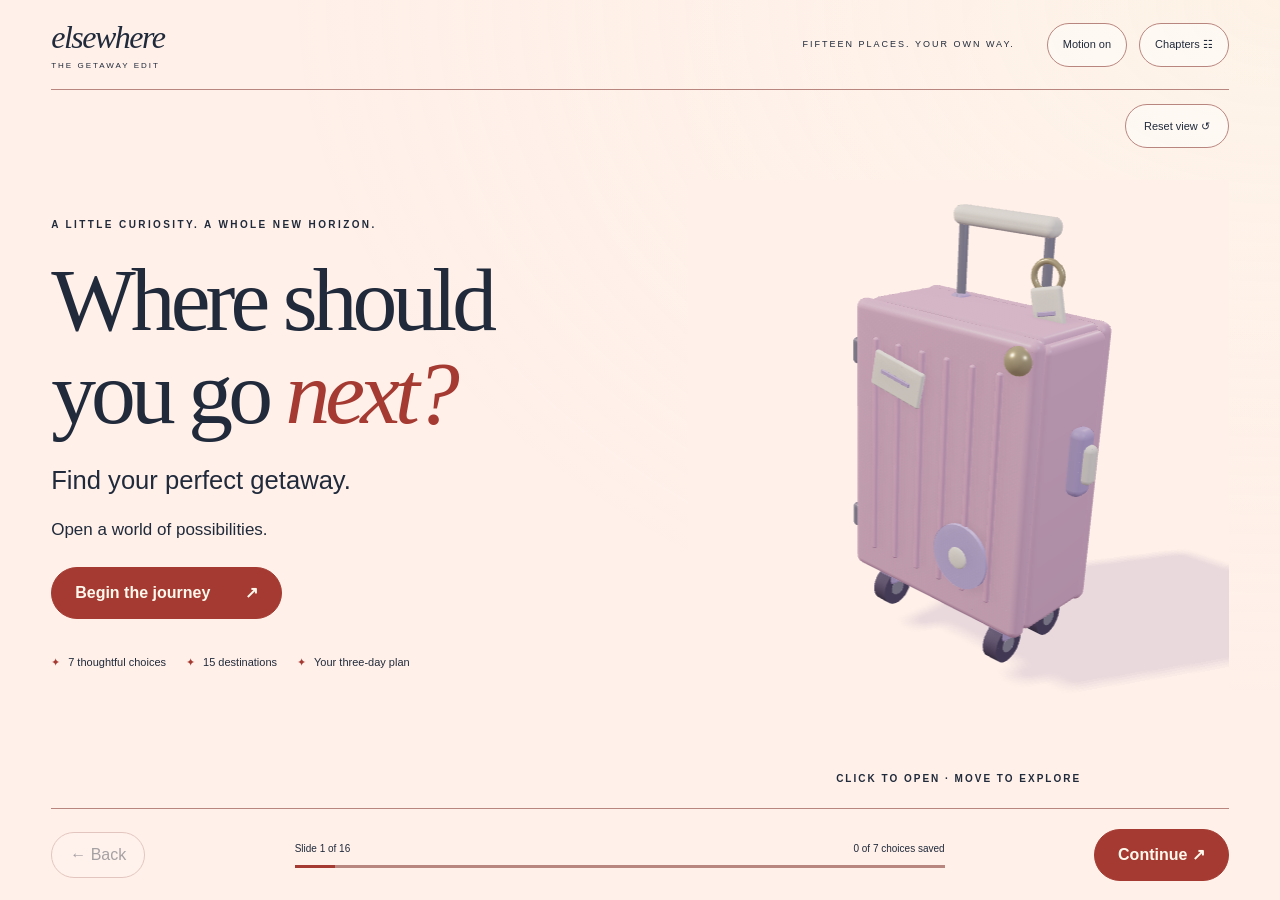
==== commit c66db299: "Set final travel presentation as homepage" ====
--- a/index.html
+++ b/index.html
@@ -1,158 +1,25 @@
 <!doctype html>
-<html lang="en">
-<head>
-  <meta charset="utf-8">
-  <meta name="viewport" content="width=device-width, initial-scale=1">
-  <meta name="theme-color" content="#FFF8EE">
-  <meta name="description" content="Open your suitcase, answer seven questions, and discover your traveler personality and destination. An interactive 3D travel presentation.">
-  <title>What Kind of Traveler Are You?</title>
-  <link rel="icon" href="assets/illustrations/favicon.svg" type="image/svg+xml">
-  <link rel="stylesheet" href="css/styles.css">
-  <script src="js/scene-core.js" defer></script>
-  <script src="js/travel-models.js" defer></script>
-  <script src="js/travel-scenes.js" defer></script>
-  <script src="js/quiz-core.js" defer></script>
-  <script src="js/sample-interactions.js" defer></script>
-  <script src="js/quiz-ui.js" defer></script>
-  <script src="js/app.js" defer></script>
-<link rel="stylesheet" href="css/quiz.css">
-<link rel="stylesheet" href="css/sample.css">
-</head>
-<body>
-  <a class="skip-link" href="#presentation">Skip to presentation</a>
-  <div class="presentation-shell">
-    <header class="site-header">
-      <a class="brand" href="#welcome" aria-label="The Travel Edit — return to the first slide"><span class="brand-mark" aria-hidden="true">t<span>✦</span></span><span>the travel edit<span class="brand-subtitle">GO A LITTLE FURTHER</span></span></a>
-      <div class="header-actions">
-        <span class="chapter-label">YOUR JOURNEY STARTS HERE</span>
-        <button class="quiet-button" id="motion-toggle" type="button" aria-pressed="true" aria-label="Animation"><span aria-hidden="true">≈</span><span id="motion-label">Motion on</span></button>
-        <button class="icon-button" id="overview-open" type="button" aria-label="Open slide overview" aria-haspopup="dialog"><svg viewBox="0 0 24 24" aria-hidden="true"><rect x="4" y="4" width="6" height="6" rx="1.5"/><rect x="14" y="4" width="6" height="6" rx="1.5"/><rect x="4" y="14" width="6" height="6" rx="1.5"/><rect x="14" y="14" width="6" height="6" rx="1.5"/></svg></button>
-      </div>
-    </header>
-    <main id="presentation" tabindex="-1">
-      <section class="slide slide-cover" id="welcome" aria-labelledby="welcome-heading" data-title="What kind of traveler are you?">
-        <div class="hero-copy">
-          <p class="eyebrow"><span aria-hidden="true">✦</span> A WORLD OF YOU</p>
-          <h1 id="welcome-heading" tabindex="-1">What kind of<br><span class="title-accent">traveler</span><br>are you?</h1>
-          <p class="instruction" id="suitcase-instruction">Open the suitcase. Bring your curiosity.</p>
-          <button class="primary-button" id="hero-action" type="button">Open my suitcase <span aria-hidden="true">↗</span></button>
-          <p class="interaction-status" id="suitcase-status" role="status" aria-live="polite">Your next adventure is waiting.</p>
-        </div>
-        <div class="hero-visual scene-host">
-          <div class="visual-topline"><span>01 / THE DEPARTURE</span><span class="material-dot" aria-hidden="true"></span></div>
-          <button class="scene-button" id="suitcase-stage" type="button" aria-label="Open suitcase" aria-pressed="false" aria-describedby="suitcase-instruction">
-            <canvas data-model="suitcase" width="700" height="620" aria-hidden="true"></canvas>
-            <span class="scene-hint" id="suitcase-hint"><span aria-hidden="true">↗</span> Click to unpack</span>
-          </button>
-          <p class="scene-error" role="status" hidden></p>
-          <div class="view-controls" aria-label="Suitcase view controls">
-            <button type="button" id="rotate-left" aria-label="Rotate suitcase left">↶</button>
-            <span>TAKE A LOOK AROUND</span>
-            <button type="button" id="rotate-right" aria-label="Rotate suitcase right">↷</button>
-            <button type="button" id="reset-view" aria-label="Reset suitcase view">Reset</button>
-          </div>
-        </div>
-      </section>
-
-      <section class="slide slide-priorities" id="priorities" aria-labelledby="priorities-heading" data-title="What draws you in?" hidden>
-        <div class="section-heading"><p class="eyebrow">02 / FOLLOW YOUR CURIOSITY</p><h2 id="priorities-heading" tabindex="-1">What draws <span class="title-accent">you</span> in?</h2><p class="instruction">Choose an object to picture your perfect day.</p></div>
-        <div class="object-gallery" aria-label="Explore travel preferences">
-          <button class="preference-card card-plan scene-host" type="button" data-preference="structure" data-model-choice="map" aria-pressed="false" aria-controls="preference-story">
-            <span class="card-topline"><span>01</span><span class="selection-mark" aria-hidden="true">✓</span></span>
-            <canvas data-model="map" width="320" height="300" aria-hidden="true"></canvas>
-            <span class="scene-error" hidden>3D view unavailable.</span>
-            <span class="card-label">A little structure</span><span class="card-bottom"><span>A route worth saving</span><span aria-hidden="true">↗</span></span>
-          </button>
-          <button class="preference-card card-discover scene-host" type="button" data-preference="discovery" data-model-choice="compass" aria-pressed="false" aria-controls="preference-story">
-            <span class="card-topline"><span>02</span><span class="selection-mark" aria-hidden="true">✓</span></span>
-            <canvas data-model="compass" width="320" height="300" aria-hidden="true"></canvas>
-            <span class="scene-error" hidden>3D view unavailable.</span>
-            <span class="card-label">A new discovery</span><span class="card-bottom"><span>The unexpected turn</span><span aria-hidden="true">↗</span></span>
-          </button>
-          <button class="preference-card card-rest scene-host" type="button" data-preference="downtime" data-model-choice="chair" aria-pressed="false" aria-controls="preference-story">
-            <span class="card-topline"><span>03</span><span class="selection-mark" aria-hidden="true">✓</span></span>
-            <canvas data-model="chair" width="320" height="300" aria-hidden="true"></canvas>
-            <span class="scene-error" hidden>3D view unavailable.</span>
-            <span class="card-label">Room to unwind</span><span class="card-bottom"><span>Permission to pause</span><span aria-hidden="true">↗</span></span>
-          </button>
-          <button class="preference-card card-taste scene-host" type="button" data-preference="food" data-model-choice="cup" aria-pressed="false" aria-controls="preference-story">
-            <span class="card-topline"><span>04</span><span class="selection-mark" aria-hidden="true">✓</span></span>
-            <canvas data-model="cup" width="320" height="300" aria-hidden="true"></canvas>
-            <span class="scene-error" hidden>3D view unavailable.</span>
-            <span class="card-label">A taste of local life</span><span class="card-bottom"><span>One delicious moment</span><span aria-hidden="true">↗</span></span>
-          </button>
-        </div>
-        <div class="choice-footer"><div class="story-strip" id="preference-story" role="status" aria-live="polite" aria-atomic="true"><span aria-hidden="true">✦</span><p id="preference-text">A little plan, a little detour — there’s no wrong choice.</p></div><button class="primary-button" id="preference-continue" type="button" disabled>Choose a mood first <span aria-hidden="true">↗</span></button></div>
-      </section>
-
-      <section class="slide slide-mood" id="mood" aria-labelledby="mood-heading" data-title="Let curiosity pick" hidden>
-        <div class="mood-visual scene-host"><span class="visual-topline">03 / A WORLD OF POSSIBILITIES</span><canvas data-model="globe" width="720" height="620" aria-hidden="true"></canvas><p class="scene-error" role="status" hidden></p><span class="globe-caption">YOUR WORLD. YOUR PACE.</span></div>
-        <div class="mood-copy"><p class="eyebrow">NO LABELS. JUST POSSIBILITIES.</p><h2 id="mood-heading" tabindex="-1">Let <span class="title-accent">curiosity</span><br>pick.</h2><p class="instruction">Spin the globe to discover a travel mood.</p>
-          <div class="mood-result" aria-live="polite" role="status" aria-atomic="true"><span class="result-kicker">TODAY’S INSPIRATION <span id="caption-count">01 / 04</span></span><h3 id="mood-name">The scenic route</h3><p id="mood-caption">Leave a little room for the unexpected.</p></div>
-          <button class="primary-button" type="button" id="surprise-button"><span aria-hidden="true">✦</span> Surprise me <span aria-hidden="true">↗</span></button>
-          <p class="chapter-end">Keep exploring. Your mood can always change.</p>
-        </div>
-      </section>
-<section class="slide slide-boarding sample-slide" id="boarding" data-title="Your boarding pass" aria-labelledby="boarding-heading" hidden>
- <div class="boarding-copy"><p class="eyebrow">04 / READY FOR TAKEOFF</p><h2 id="boarding-heading" tabindex="-1">A little curiosity.<br><span class="title-accent">A whole new you.</span></h2><p class="instruction">Seven choices. Discover your kind of escape.</p>
- <button class="primary-button" id="start-quiz" type="button">Let’s take off <span aria-hidden="true">↗</span></button>
- <p class="privacy-note">Your answers stay in this tab. Change them anytime.<br>No account or automatic upload. Export is optional.</p></div>
- <div class="departure-stage"><span class="departure-label">NOW BOARDING / YOUR NEXT POSSIBILITY</span><div class="journey-dock"></div><div class="departure-ticket"><span>FROM<strong>Everyday</strong></span><span class="flight-line" aria-hidden="true">······ ✦ ······</span><span>TO<strong>Your kind of trip</strong></span><b>07<br><small>CHOICES</small></b></div></div></section>
-<section class="slide slide-question theme-map" id="q1" data-sample="true" data-title="A free day abroad" aria-labelledby="q1-heading" hidden>
- <div class="quiz-topline"><p class="eyebrow">05 / A FREE DAY ABROAD</p><span class="quiz-count">Question 1 of 7 · 0 answered</span></div>
- <div class="quiz-segments" role="list" aria-label="Quiz completion"><span role="listitem" data-segment="q1" aria-label="Question 1: unanswered"></span><span role="listitem" data-segment="q2" aria-label="Question 2: unanswered"></span><span role="listitem" data-segment="q3" aria-label="Question 3: unanswered"></span><span role="listitem" data-segment="q4" aria-label="Question 4: unanswered"></span><span role="listitem" data-segment="q5" aria-label="Question 5: unanswered"></span><span role="listitem" data-segment="q6" aria-label="Question 6: unanswered"></span><span role="listitem" data-segment="q7" aria-label="Question 7: unanswered"></span></div>
- <div class="question-layout"><div class="question-art sample-art"><div class="journey-dock"></div><span class="art-caption">YOUR DAY. YOUR DETOUR.</span></div>
- <div class="question-copy"><h2 id="q1-heading" tabindex="-1">A free day.<br>Where <span class="title-accent">first?</span></h2><p class="question-instruction" id="q1-instruction">Choose a stop for your day in a new city.</p><fieldset aria-describedby="q1-instruction"><legend class="sr-only">You have a free day in a new city. What sounds best?</legend><div class="answer-grid route-stops"><label class="answer-card route-stop"><input type="radio" name="q1" value="q1o2"><span class="answer-index" aria-hidden="true">A</span><span class="choice-title">Unfamiliar streets</span><span class="answer-copy">Explore an unfamiliar neighborhood.</span><span class="answer-check" aria-hidden="true">✓</span></label><label class="answer-card route-stop"><input type="radio" name="q1" value="q1o4"><span class="answer-index" aria-hidden="true">B</span><span class="choice-title">The local market</span><span class="answer-copy">Visit a market and taste something new.</span><span class="answer-check" aria-hidden="true">✓</span></label><label class="answer-card route-stop"><input type="radio" name="q1" value="q1o1"><span class="answer-index" aria-hidden="true">C</span><span class="choice-title">Saved landmarks</span><span class="answer-copy">Follow a route of saved landmarks.</span><span class="answer-check" aria-hidden="true">✓</span></label><label class="answer-card route-stop"><input type="radio" name="q1" value="q1o3"><span class="answer-index" aria-hidden="true">D</span><span class="choice-title">A quiet corner</span><span class="answer-copy">Find a quiet spot and take it slow.</span><span class="answer-check" aria-hidden="true">✓</span></label></div></fieldset>
- <div class="question-actions"><button type="button" class="primary-button quiz-next">Next question →</button><button type="button" class="quiet-button return-results" hidden>Return to results</button><span class="answer-status" role="status" aria-live="polite"></span></div></div></div></section>
-<section class="slide slide-question theme-packing" id="q2" data-sample="true" data-title="Before you leave" aria-labelledby="q2-heading" hidden>
- <div class="quiz-topline"><p class="eyebrow">06 / BEFORE YOU LEAVE</p><span class="quiz-count">Question 2 of 7 · 0 answered</span></div>
- <div class="quiz-segments" role="list" aria-label="Quiz completion"><span role="listitem" data-segment="q1" aria-label="Question 1: unanswered"></span><span role="listitem" data-segment="q2" aria-label="Question 2: unanswered"></span><span role="listitem" data-segment="q3" aria-label="Question 3: unanswered"></span><span role="listitem" data-segment="q4" aria-label="Question 4: unanswered"></span><span role="listitem" data-segment="q5" aria-label="Question 5: unanswered"></span><span role="listitem" data-segment="q6" aria-label="Question 6: unanswered"></span><span role="listitem" data-segment="q7" aria-label="Question 7: unanswered"></span></div>
- <div class="question-layout"><div class="question-art sample-art" id="packing-target"><div class="journey-dock"></div><span class="art-caption">DROP ONE IDEA HERE · OR SELECT AN ITEM</span></div>
- <div class="question-copy"><h2 id="q2-heading" tabindex="-1">Before you go,<br>what’s <span class="title-accent">your ritual?</span></h2><p class="question-instruction" id="q2-instruction">Drag one idea into the backpack, or select it.</p><fieldset aria-describedby="q2-instruction"><legend class="sr-only">What do you enjoy doing before a trip?</legend><div class="answer-grid packing-shelf"><div class="pack-slot"><label class="answer-card pack-item"><input type="radio" name="q2" value="q2o3"><span class="answer-index" aria-hidden="true">◷</span><span class="choice-title">Leave time free</span><span class="answer-copy">Leave plenty of unscheduled time.</span><span class="answer-check" aria-hidden="true">✓</span></label><button class="pack-grip" type="button" aria-label="Drag or press to pack: Leave time free" data-pack="0">⠿<span class="sr-only">Pack item</span></button></div><div class="pack-slot"><label class="answer-card pack-item"><input type="radio" name="q2" value="q2o1"><span class="answer-index" aria-hidden="true">▦</span><span class="choice-title">Make an itinerary</span><span class="answer-copy">Build a simple daily itinerary.</span><span class="answer-check" aria-hidden="true">✓</span></label><button class="pack-grip" type="button" aria-label="Drag or press to pack: Make an itinerary" data-pack="1">⠿<span class="sr-only">Pack item</span></button></div><div class="pack-slot"><label class="answer-card pack-item"><input type="radio" name="q2" value="q2o4"><span class="answer-index" aria-hidden="true">≋</span><span class="choice-title">Save food finds</span><span class="answer-copy">Save local dishes and places to eat.</span><span class="answer-check" aria-hidden="true">✓</span></label><button class="pack-grip" type="button" aria-label="Drag or press to pack: Save food finds" data-pack="2">⠿<span class="sr-only">Pack item</span></button></div><div class="pack-slot"><label class="answer-card pack-item"><input type="radio" name="q2" value="q2o2"><span class="answer-index" aria-hidden="true">↗</span><span class="choice-title">Find a new activity</span><span class="answer-copy">Look for an unusual activity to try.</span><span class="answer-check" aria-hidden="true">✓</span></label><button class="pack-grip" type="button" aria-label="Drag or press to pack: Find a new activity" data-pack="3">⠿<span class="sr-only">Pack item</span></button></div></div></fieldset>
- <div class="question-actions"><button type="button" class="primary-button quiz-next">Next question →</button><button type="button" class="quiet-button return-results" hidden>Return to results</button><span class="answer-status" role="status" aria-live="polite"></span></div></div></div></section>
-<section class="slide slide-question theme-route" id="q3" data-title="A change of plans" aria-labelledby="q3-heading" hidden>
- <div class="quiz-topline"><p class="eyebrow">07 / A CHANGE OF PLANS</p><span class="quiz-count">Question 3 of 7 · 0 answered</span></div>
- <div class="quiz-segments" role="list" aria-label="Quiz completion"><span role="listitem" data-segment="q1" aria-label="Question 1: unanswered"></span><span role="listitem" data-segment="q2" aria-label="Question 2: unanswered"></span><span role="listitem" data-segment="q3" aria-label="Question 3: unanswered"></span><span role="listitem" data-segment="q4" aria-label="Question 4: unanswered"></span><span role="listitem" data-segment="q5" aria-label="Question 5: unanswered"></span><span role="listitem" data-segment="q6" aria-label="Question 6: unanswered"></span><span role="listitem" data-segment="q7" aria-label="Question 7: unanswered"></span></div>
- <div class="question-layout"><div class="question-art"><div class="journey-dock"></div><span class="art-caption">THERE’S ALWAYS ANOTHER WAY</span></div>
- <div class="question-copy"><h2 id="q3-heading" tabindex="-1">Your original plan falls through. What do you do?</h2><p class="question-instruction" id="q3-instruction">Choose one. You can change it anytime.</p><fieldset aria-describedby="q3-instruction"><legend class="sr-only">Your original plan falls through. What do you do?</legend><div class="answer-grid"><label class="answer-card"><input type="radio" name="q3" value="q3o4"><span class="answer-index" aria-hidden="true">A</span><span class="answer-copy">Find a nearby cafe or food market.</span><span class="answer-check" aria-hidden="true">✓</span></label><label class="answer-card"><input type="radio" name="q3" value="q3o2"><span class="answer-index" aria-hidden="true">B</span><span class="answer-copy">Follow an unexpected opportunity.</span><span class="answer-check" aria-hidden="true">✓</span></label><label class="answer-card"><input type="radio" name="q3" value="q3o3"><span class="answer-index" aria-hidden="true">C</span><span class="answer-copy">Take a break and reset the day.</span><span class="answer-check" aria-hidden="true">✓</span></label><label class="answer-card"><input type="radio" name="q3" value="q3o1"><span class="answer-index" aria-hidden="true">D</span><span class="answer-copy">Choose a backup from my saved list.</span><span class="answer-check" aria-hidden="true">✓</span></label></div></fieldset>
- <div class="question-actions"><button type="button" class="primary-button quiz-next">Next question →</button><button type="button" class="quiet-button return-results" hidden>Return to results</button><span class="answer-status" role="status" aria-live="polite"></span></div></div></div></section>
-<section class="slide slide-question theme-morning" id="q4" data-title="Your perfect morning" aria-labelledby="q4-heading" hidden>
- <div class="quiz-topline"><p class="eyebrow">08 / YOUR PERFECT MORNING</p><span class="quiz-count">Question 4 of 7 · 0 answered</span></div>
- <div class="quiz-segments" role="list" aria-label="Quiz completion"><span role="listitem" data-segment="q1" aria-label="Question 1: unanswered"></span><span role="listitem" data-segment="q2" aria-label="Question 2: unanswered"></span><span role="listitem" data-segment="q3" aria-label="Question 3: unanswered"></span><span role="listitem" data-segment="q4" aria-label="Question 4: unanswered"></span><span role="listitem" data-segment="q5" aria-label="Question 5: unanswered"></span><span role="listitem" data-segment="q6" aria-label="Question 6: unanswered"></span><span role="listitem" data-segment="q7" aria-label="Question 7: unanswered"></span></div>
- <div class="question-layout"><div class="question-art"><div class="journey-dock"></div><span class="art-caption">MAKE ROOM FOR A GOOD MORNING</span></div>
- <div class="question-copy"><h2 id="q4-heading" tabindex="-1">How would you begin a day away?</h2><p class="question-instruction" id="q4-instruction">Choose one. You can change it anytime.</p><fieldset aria-describedby="q4-instruction"><legend class="sr-only">How would you begin a day away?</legend><div class="answer-grid"><label class="answer-card"><input type="radio" name="q4" value="q4o1"><span class="answer-index" aria-hidden="true">A</span><span class="answer-copy">Start early with a planned attraction.</span><span class="answer-check" aria-hidden="true">✓</span></label><label class="answer-card"><input type="radio" name="q4" value="q4o3"><span class="answer-index" aria-hidden="true">B</span><span class="answer-copy">Enjoy a slow breakfast and a view.</span><span class="answer-check" aria-hidden="true">✓</span></label><label class="answer-card"><input type="radio" name="q4" value="q4o2"><span class="answer-index" aria-hidden="true">C</span><span class="answer-copy">Set out on a new trail or route.</span><span class="answer-check" aria-hidden="true">✓</span></label><label class="answer-card"><input type="radio" name="q4" value="q4o4"><span class="answer-index" aria-hidden="true">D</span><span class="answer-copy">Try a local breakfast specialty.</span><span class="answer-check" aria-hidden="true">✓</span></label></div></fieldset>
- <div class="question-actions"><button type="button" class="primary-button quiz-next">Next question →</button><button type="button" class="quiet-button return-results" hidden>Return to results</button><span class="answer-status" role="status" aria-live="polite"></span></div></div></div></section>
-<section class="slide slide-question theme-voucher" id="q5" data-title="One small treat" aria-labelledby="q5-heading" hidden>
- <div class="quiz-topline"><p class="eyebrow">09 / ONE SMALL TREAT</p><span class="quiz-count">Question 5 of 7 · 0 answered</span></div>
- <div class="quiz-segments" role="list" aria-label="Quiz completion"><span role="listitem" data-segment="q1" aria-label="Question 1: unanswered"></span><span role="listitem" data-segment="q2" aria-label="Question 2: unanswered"></span><span role="listitem" data-segment="q3" aria-label="Question 3: unanswered"></span><span role="listitem" data-segment="q4" aria-label="Question 4: unanswered"></span><span role="listitem" data-segment="q5" aria-label="Question 5: unanswered"></span><span role="listitem" data-segment="q6" aria-label="Question 6: unanswered"></span><span role="listitem" data-segment="q7" aria-label="Question 7: unanswered"></span></div>
- <div class="question-layout"><div class="question-art"><div class="journey-dock"></div><span class="art-caption">A LITTLE SOMETHING EXTRA</span></div>
- <div class="question-copy"><h2 id="q5-heading" tabindex="-1">You have room in your budget for one extra experience. Which do you choose?</h2><p class="question-instruction" id="q5-instruction">Choose one. You can change it anytime.</p><fieldset aria-describedby="q5-instruction"><legend class="sr-only">You have room in your budget for one extra experience. Which do you choose?</legend><div class="answer-grid"><label class="answer-card"><input type="radio" name="q5" value="q5o2"><span class="answer-index" aria-hidden="true">A</span><span class="answer-copy">Try a new outdoor activity.</span><span class="answer-check" aria-hidden="true">✓</span></label><label class="answer-card"><input type="radio" name="q5" value="q5o1"><span class="answer-index" aria-hidden="true">B</span><span class="answer-copy">Join a guided cultural visit.</span><span class="answer-check" aria-hidden="true">✓</span></label><label class="answer-card"><input type="radio" name="q5" value="q5o4"><span class="answer-index" aria-hidden="true">C</span><span class="answer-copy">Take a local cooking workshop.</span><span class="answer-check" aria-hidden="true">✓</span></label><label class="answer-card"><input type="radio" name="q5" value="q5o3"><span class="answer-index" aria-hidden="true">D</span><span class="answer-copy">Spend time in a peaceful garden.</span><span class="answer-check" aria-hidden="true">✓</span></label></div></fieldset>
- <div class="question-actions"><button type="button" class="primary-button quiz-next">Next question →</button><button type="button" class="quiet-button return-results" hidden>Return to results</button><span class="answer-status" role="status" aria-live="polite"></span></div></div></div></section>
-<section class="slide slide-question theme-group" id="q6" data-title="Your group role" aria-labelledby="q6-heading" hidden>
- <div class="quiz-topline"><p class="eyebrow">10 / YOUR GROUP ROLE</p><span class="quiz-count">Question 6 of 7 · 0 answered</span></div>
- <div class="quiz-segments" role="list" aria-label="Quiz completion"><span role="listitem" data-segment="q1" aria-label="Question 1: unanswered"></span><span role="listitem" data-segment="q2" aria-label="Question 2: unanswered"></span><span role="listitem" data-segment="q3" aria-label="Question 3: unanswered"></span><span role="listitem" data-segment="q4" aria-label="Question 4: unanswered"></span><span role="listitem" data-segment="q5" aria-label="Question 5: unanswered"></span><span role="listitem" data-segment="q6" aria-label="Question 6: unanswered"></span><span role="listitem" data-segment="q7" aria-label="Question 7: unanswered"></span></div>
- <div class="question-layout"><div class="question-art"><div class="journey-dock"></div><span class="art-caption">BETTER, TOGETHER</span></div>
- <div class="question-copy"><h2 id="q6-heading" tabindex="-1">What role do you naturally take on a group trip?</h2><p class="question-instruction" id="q6-instruction">Choose one. You can change it anytime.</p><fieldset aria-describedby="q6-instruction"><legend class="sr-only">What role do you naturally take on a group trip?</legend><div class="answer-grid"><label class="answer-card"><input type="radio" name="q6" value="q6o3"><span class="answer-index" aria-hidden="true">A</span><span class="answer-copy">Make sure everyone has time to rest.</span><span class="answer-check" aria-hidden="true">✓</span></label><label class="answer-card"><input type="radio" name="q6" value="q6o4"><span class="answer-index" aria-hidden="true">B</span><span class="answer-copy">Help the group discover local food.</span><span class="answer-check" aria-hidden="true">✓</span></label><label class="answer-card"><input type="radio" name="q6" value="q6o1"><span class="answer-index" aria-hidden="true">C</span><span class="answer-copy">Organize the route and meeting times.</span><span class="answer-check" aria-hidden="true">✓</span></label><label class="answer-card"><input type="radio" name="q6" value="q6o2"><span class="answer-index" aria-hidden="true">D</span><span class="answer-copy">Suggest a spontaneous detour.</span><span class="answer-check" aria-hidden="true">✓</span></label></div></fieldset>
- <div class="question-actions"><button type="button" class="primary-button quiz-next">Next question →</button><button type="button" class="quiet-button return-results" hidden>Return to results</button><span class="answer-status" role="status" aria-live="polite"></span></div></div></div></section>
-<section class="slide slide-question theme-memory" id="q7" data-title="The best memory" aria-labelledby="q7-heading" hidden>
- <div class="quiz-topline"><p class="eyebrow">11 / THE BEST MEMORY</p><span class="quiz-count">Question 7 of 7 · 0 answered</span></div>
- <div class="quiz-segments" role="list" aria-label="Quiz completion"><span role="listitem" data-segment="q1" aria-label="Question 1: unanswered"></span><span role="listitem" data-segment="q2" aria-label="Question 2: unanswered"></span><span role="listitem" data-segment="q3" aria-label="Question 3: unanswered"></span><span role="listitem" data-segment="q4" aria-label="Question 4: unanswered"></span><span role="listitem" data-segment="q5" aria-label="Question 5: unanswered"></span><span role="listitem" data-segment="q6" aria-label="Question 6: unanswered"></span><span role="listitem" data-segment="q7" aria-label="Question 7: unanswered"></span></div>
- <div class="question-layout"><div class="question-art"><div class="journey-dock"></div><span class="art-caption">TAKE THE FEELING HOME</span></div>
- <div class="question-copy"><h2 id="q7-heading" tabindex="-1">Which memory would you most like to bring home?</h2><p class="question-instruction" id="q7-instruction">Choose one. You can change it anytime.</p><fieldset aria-describedby="q7-instruction"><legend class="sr-only">Which memory would you most like to bring home?</legend><div class="answer-grid"><label class="answer-card"><input type="radio" name="q7" value="q7o4"><span class="answer-index" aria-hidden="true">A</span><span class="answer-copy">Discovering a dish I want to make again.</span><span class="answer-check" aria-hidden="true">✓</span></label><label class="answer-card"><input type="radio" name="q7" value="q7o3"><span class="answer-index" aria-hidden="true">B</span><span class="answer-copy">Feeling rested and refreshed.</span><span class="answer-check" aria-hidden="true">✓</span></label><label class="answer-card"><input type="radio" name="q7" value="q7o2"><span class="answer-index" aria-hidden="true">C</span><span class="answer-copy">Doing something I had never tried.</span><span class="answer-check" aria-hidden="true">✓</span></label><label class="answer-card"><input type="radio" name="q7" value="q7o1"><span class="answer-index" aria-hidden="true">D</span><span class="answer-copy">Seeing the places I hoped to visit.</span><span class="answer-check" aria-hidden="true">✓</span></label></div></fieldset>
- <div class="question-actions"><button type="button" class="primary-button quiz-next">Reveal my trip ✦</button><button type="button" class="quiet-button return-results" hidden>Return to results</button><span class="answer-status" role="status" aria-live="polite"></span></div></div></div></section>
-<section class="slide slide-match" id="match" data-title="Your travel match" aria-labelledby="match-heading" hidden>
- <div class="match-copy"><p class="eyebrow">12 / YOUR TRAVEL MATCH</p><h2 id="match-heading" tabindex="-1"></h2><p class="match-message"></p><p class="match-reasons"></p><p class="match-tip"></p>
- <div class="match-actions"><button type="button" class="primary-button" id="review-answers">Review my answers ↗</button><button type="button" class="quiet-button" id="export-response">Export response</button><button type="button" class="quiet-button" id="replay-quiz">Play again</button></div><p id="export-status" role="status" class="privacy-note"></p>
- <details class="result-details"><summary>Why this match? Scores &amp; sources</summary><div id="score-details"></div><p>One point per choice. Ties use Q7, Q1, Q5, Q4, Q2, Q3, then Q6. A playful reflection, not a scientific assessment.</p><p>Destination chosen by profile; the first activity follows your morning answer. Ideas for inspiration, not a booking itinerary.</p><div id="destination-sources"></div></details></div>
- <div class="destination-card"><p class="eyebrow">A POSTCARD FROM YOUR NEXT POSSIBILITY</p><h3 id="destination-name"></h3><div class="journey-dock"></div><ol id="sample-day"></ol><span class="postcard-stamp">MADE FOR YOUR MOOD ✦</span></div></section>
-    </main>
-    <footer class="presentation-footer" aria-label="Presentation navigation"><button class="nav-button" id="previous-slide" type="button" disabled><span aria-hidden="true">←</span> Back</button><div class="progress-group"><div class="progress-caption"><span id="slide-counter">Slide 1 of 12</span><span id="slide-category">THE DEPARTURE</span></div><div class="progress-track" role="progressbar" aria-label="Slide position" aria-valuemin="1" aria-valuemax="12" aria-valuenow="1" aria-valuetext="Slide 1 of 12" id="slide-progress"><span id="progress-fill"></span></div></div><button class="nav-button" id="next-slide" type="button">Next <span aria-hidden="true">→</span></button><button class="nav-button" id="restart-slides" type="button" hidden>Start again <span aria-hidden="true">↺</span></button></footer>
-  </div>
-  <dialog id="slide-overview" aria-labelledby="overview-title"><div class="dialog-header"><div><p class="eyebrow">YOUR JOURNEY</p><h2 id="overview-title">Choose your next stop.</h2></div><button class="icon-button" id="overview-close" type="button" aria-label="Close slide overview">×</button></div><nav id="overview-links" aria-label="Choose a slide"></nav></dialog>
-  <p id="journey-notice" role="status" class="journey-notice" hidden></p>
-  <div id="journey-scene" class="scene-host journey-scene" hidden><button type="button" class="journey-object" aria-label="Turn the 3D travel object"><canvas data-model="journey" width="600" height="500" aria-hidden="true"></canvas><span class="object-hint">Turn it around ↻</span></button><p class="scene-error" hidden></p></div>
-  <dialog id="recovery-dialog" aria-labelledby="recovery-title"><p class="eyebrow">WELCOME BACK</p><h2 id="recovery-title">Your journey is waiting.</h2><p id="recovery-message">Your choices were saved in this tab.</p><div class="dialog-actions"><button type="button" class="primary-button" id="resume-quiz">Resume quiz</button><button type="button" class="quiet-button" id="fresh-quiz">Start fresh</button></div></dialog>
-  <dialog id="replay-dialog" aria-labelledby="replay-title"><h2 id="replay-title">A new perspective?</h2><p>Start a new quiz and clear these answers?</p><div class="dialog-actions"><button type="button" class="primary-button" id="confirm-replay">Start a new quiz</button><button type="button" class="quiet-button" id="cancel-replay">Keep my result</button></div></dialog>
-  <noscript><p class="no-script">Enable JavaScript to use the interactive 3D presentation and slide controls.</p></noscript>
-</body>
-</html>
+<html lang="en"><head><meta charset="utf-8"><meta name="viewport" content="width=device-width,initial-scale=1"><meta name="theme-color" content="#193B46"><meta name="description" content="Seven choices. Fifteen destinations. Find your perfect getaway in an interactive travel presentation."><title>Where Should You Go Next? — Find Your Perfect Getaway</title><link rel="icon" href="assets/illustrations/favicon.svg"><link rel="stylesheet" href="css/getaway.css"><script type="importmap">{"imports":{"three":"./prototype/vendor/three/build/three.module.js"}}</script><script defer src="prototype/matcher.js"></script><script defer src="js/getaway-core.js"></script><script defer src="js/getaway-content.js"></script><script defer src="js/scene-core.js"></script><script defer src="js/travel-models.js"></script><script defer src="prototype/destination-quality.js"></script><script defer src="js/getaway-scenes.js"></script><script defer src="js/getaway.js"></script></head>
+<body><a class="skip" href="#presentation">Skip to presentation</a><div class="world" aria-hidden="true"><div id="scenery" class="scenery"></div><div id="scenery-near" class="scenery-near"></div><div class="atmosphere"></div><div class="foreground"></div></div>
+<div class="app"><header class="topbar"><a class="brand" href="#slide-1">elsewhere<span>THE GETAWAY EDIT</span></a><span class="edition">FIFTEEN PLACES. YOUR OWN WAY.</span><button id="motion" aria-pressed="true">Motion on</button><button id="overview-open" aria-haspopup="dialog">Chapters <span aria-hidden="true">☷</span></button></header>
+<main id="presentation">
+<div id="hero" class="hero"><button id="hero-control" aria-label="Explore the 3D travel object. Drag or use arrow keys. Home resets."><canvas id="hero-canvas" aria-hidden="true"></canvas></button><span id="hero-caption">MOVE YOUR POINTER · DRAG TO EXPLORE</span><button id="hero-reset">Reset view ↺</button></div>
+<section class="slide opening" data-slide="0" aria-labelledby="title-0"><p class="eyebrow">A LITTLE CURIOSITY. A WHOLE NEW HORIZON.</p><h1 id="title-0" tabindex="-1">Where should<br>you go <em>next?</em></h1><p class="lead">Find your perfect getaway.</p><p class="instruction">Open a world of possibilities.</p><button class="primary" data-next>Begin the journey <span>↗</span></button><div class="small-facts"><span>7 thoughtful choices</span><span>15 destinations</span><span>Your three-day plan</span></div></section>
+<section class="slide" data-slide="1" hidden aria-labelledby="title-1"><p class="eyebrow">01 / FOLLOW YOUR CURIOSITY</p><h1 id="title-1" tabindex="-1">What moves<br><em>you?</em></h1><p class="instruction">Explore a mood. There are no wrong turns.</p><div id="moods" class="mood-tabs" role="group" aria-label="Unscored travel mood"><button data-mood="0" aria-pressed="true">Sea air</button><button data-mood="1" aria-pressed="false">City lights</button><button data-mood="2" aria-pressed="false">Wild spaces</button><button data-mood="3" aria-pressed="false">Old stories</button></div><p id="mood-caption" class="mood-caption" aria-live="polite">A slower horizon. A little salt in the air.</p><p class="fine">Just exploring — this does not score an answer.</p><button class="primary" data-next>Keep exploring ↗</button></section>
+<section class="slide" data-slide="2" hidden aria-labelledby="title-2"><p class="eyebrow">02 / MAKE IT YOURS</p><h1 id="title-2" tabindex="-1">Your passport<br>to <em>somewhere new.</em></h1><p class="instruction">Seven choices make this journey yours. Start below.</p><ol class="onboarding"><li><b>01</b><span>Choose what calls you.</span></li><li><b>02</b><span>Meet your best-fit destination.</span></li><li><b>03</b><span>Explore three days, your way.</span></li></ol><details><summary>How your match works</summary><p>Your choices are compared with fifteen curated destinations using fixed, explainable scores. No live bookings or AI predictions. Answers stay in this tab unless you explicitly download them.</p></details><button class="primary" data-next>Find my getaway ↗</button></section>
+<section class="slide question" data-slide="3" hidden aria-labelledby="title-3"><p class="eyebrow">QUESTION 01 / THE ESCAPE</p><h1 id="title-3" tabindex="-1">What kind of escape<br><em>calls you?</em></h1><p class="instruction">Choose one escape. Then continue.</p><fieldset class="vacation-options"><legend class="sr-only">What kind of escape calls you?</legend><div id="vacation-options"></div></fieldset><p class="answer-status" data-answer-status="vacation" role="status"></p></section>
+<section class="slide question" data-slide="4" hidden aria-labelledby="title-4"><p class="eyebrow">QUESTION 02 / YOUR KIND OF DISCOVERY</p><h1 id="title-4" tabindex="-1">What <em>draws</em><br>you in?</h1><p class="instruction">Choose the stop you would visit first.</p><fieldset class="route-options"><legend class="sr-only">What draws you in?</legend><div id="interests-options"></div></fieldset><p class="answer-status" data-answer-status="interests" role="status"></p></section>
+<section class="slide question" data-slide="5" hidden aria-labelledby="title-5"><p class="eyebrow">QUESTION 03 / YOUR RHYTHM</p><h1 id="title-5" tabindex="-1">A full day.<br>Or room to <em>wander?</em></h1><p class="instruction">Choose the day that feels right.</p><fieldset class="calendar-options"><legend class="sr-only">What is your holiday rhythm?</legend><div id="pace-options"></div></fieldset><p class="answer-status" data-answer-status="pace" role="status"></p></section>
+<section class="slide question" data-slide="6" hidden aria-labelledby="title-6"><p class="eyebrow">QUESTION 04 / YOUR PEOPLE</p><h1 id="title-6" tabindex="-1">Who is<br>coming <em>along?</em></h1><p class="instruction">Choose your travel company.</p><fieldset class="company-options"><legend class="sr-only">Who is coming along?</legend><div id="companions-options"></div></fieldset><p class="answer-status" data-answer-status="companions" role="status"></p></section>
+<section class="slide question" data-slide="7" hidden aria-labelledby="title-7"><p class="eyebrow">QUESTION 05 / LITTLE LUXURIES</p><h1 id="title-7" tabindex="-1">How would you<br>like to <em>spend?</em></h1><p class="instruction">Move the slider to choose your spending style.</p><div class="budget-rail"><label for="budget-range">Your spending style</label><input id="budget-range" type="range" min="0" max="3" step="1" value="0" aria-valuetext="No budget style selected"><p id="budget-label">Choose a style to begin.</p></div><details class="budget-alternative"><summary>Prefer buttons? Choose a spending style</summary><fieldset class="budget-options"><legend class="sr-only">How would you like to spend?</legend><div id="budget-options"></div></fieldset></details><p class="answer-status" data-answer-status="budget" role="status"></p></section>
+<section class="slide question" data-slide="8" hidden aria-labelledby="title-8"><p class="eyebrow">QUESTION 06 / PACK A LITTLE PERSONALITY</p><h1 id="title-8" tabindex="-1">What goes<br>in <em>first?</em></h1><p class="instruction">Pack one travel essential.</p><p class="fine">Drag an item into the suitcase, or select it.</p><fieldset class="packing-options"><legend class="sr-only">What goes in first?</legend><div id="packing-options"></div></fieldset><div id="packing-drop" class="packing-drop" aria-label="Suitcase packing area">Drop your essential here <span aria-hidden="true">↙</span></div><p class="answer-status" data-answer-status="packing" role="status"></p></section>
+<section class="slide question wide" data-slide="9" hidden aria-labelledby="title-9"><p class="eyebrow">QUESTION 07 / THE MEMORY</p><h1 id="title-9" tabindex="-1">Which moment would<br>you bring <em>home?</em></h1><p class="instruction">Choose your dream experience.</p><fieldset class="postcard-options"><legend class="sr-only">Which moment would you bring home?</legend><div id="dream-options"></div></fieldset><p class="answer-status" data-answer-status="dream" role="status"></p></section>
+<section class="slide matching" data-slide="10" hidden aria-labelledby="title-10"><p class="eyebrow">YOUR CHOICES, BROUGHT TOGETHER</p><h1 id="title-10" tabindex="-1">Somewhere<br><em>is calling.</em></h1><p class="instruction" id="match-status" role="status">Comparing your preferences.</p><div class="matching-orbit" aria-hidden="true"><i></i><i></i><i></i><span>✦</span></div><button class="primary" id="reveal-now">Show my match now ↗</button></section>
+<section class="slide destination wide" data-slide="11" hidden aria-labelledby="title-11"><p class="eyebrow" id="result-country"></p><h1 id="title-11" tabindex="-1"></h1><p id="result-tagline" class="lead"></p><div id="result-reasons" class="reason-chips"></div><div class="result-actions"><button id="paris-3d" hidden>Explore the imported Eiffel Tower in 3D ↗</button><button data-review>Refine my answers</button><button data-export>Export response</button></div><details class="scoring-details"><summary>Why this match?</summary><p id="result-trade"></p><p id="result-tie"></p><div id="score-breakdown"></div></details><p class="fine light">Best fit in our curated collection. Inspired travel artwork, not documentary photography.</p></section>
+<section class="slide highlights wide" data-slide="12" hidden aria-labelledby="title-12"><p class="eyebrow" id="highlights-location"></p><h1 id="title-12" tabindex="-1">Three places.<br><em>Your kind of discovery.</em></h1><p class="instruction">Choose a stop to explore.</p><nav id="attraction-tabs" class="attraction-tabs" aria-label="Recommended attractions"></nav><article id="attraction-detail" class="glass-panel" aria-live="polite"></article></section>
+<section class="slide itinerary wide" data-slide="13" hidden aria-labelledby="title-13"><p class="eyebrow" id="itinerary-base"></p><h1 id="title-13" tabindex="-1">Three days,<br><em>your way.</em></h1><div class="day-tabs" role="tablist" aria-label="Itinerary day"><button role="tab" id="day-tab-0" aria-controls="day-content" aria-selected="true">Day 1</button><button role="tab" id="day-tab-1" aria-controls="day-content" aria-selected="false" tabindex="-1">Day 2</button><button role="tab" id="day-tab-2" aria-controls="day-content" aria-selected="false" tabindex="-1">Day 3</button></div><article id="day-content" class="glass-panel" role="tabpanel" aria-labelledby="day-tab-0"></article><details class="all-days"><summary>Read the complete itinerary</summary><div id="all-days"></div></details></section>
+<section class="slide alternatives wide" data-slide="14" hidden aria-labelledby="title-14"><p class="eyebrow">KEEP YOUR OPTIONS OPEN</p><h1 id="title-14" tabindex="-1">Two more ways<br>to <em>get away.</em></h1><p class="instruction">Compare your next-best matches.</p><div id="alternative-options" class="alternative-options"></div><article id="alternative-detail" class="glass-panel" aria-live="polite"></article><p class="fine light">Exploring another destination never changes your primary match.</p></section>
+<section class="slide ending wide" data-slide="15" hidden aria-labelledby="title-15"><p class="eyebrow">THE GETAWAY EDIT / MADE FOR YOU</p><h1 id="title-15" tabindex="-1">Your next chapter<br>starts <em>here.</em></h1><p class="ending-takeaway">One destination, shaped by your choices. Three days to make it yours.</p><article id="travel-card" class="travel-card"></article><div class="card-actions"><button class="primary" id="save-card">Save travel card ↗</button><button id="save-html">Printable itinerary</button><button data-export>Export response</button><button data-review>Review answers</button><button id="restart">Restart Quiz ↻</button><button id="insights-open">Project insights</button></div></section>
+</main>
+<footer><button id="back">← Back</button><div class="progress-wrap"><div><span id="slide-label">Slide 1 of 16</span><span id="question-label">Your journey begins here</span></div><div id="progress" role="progressbar" aria-label="Presentation progress" aria-valuemin="1" aria-valuemax="16" aria-valuenow="1"><i></i></div></div><button class="primary" id="next">Continue ↗</button></footer></div>
+<p id="notice" role="status" hidden></p><dialog id="overview" aria-labelledby="overview-title"><h2 id="overview-title">Your journey, at a glance.</h2><nav id="chapter-list"></nav><button data-close="overview">Close</button></dialog><dialog id="recovery" aria-labelledby="recovery-title"><h2 id="recovery-title">Pick up where you left off?</h2><p id="recovery-copy">Your answers are saved in this tab.</p><button id="resume" class="primary">Resume journey</button><button id="fresh">Start fresh</button></dialog><dialog id="restart-dialog" aria-labelledby="restart-title"><h2 id="restart-title">Start a new getaway?</h2><p>This resets this journey only. Your earlier project versions stay untouched.</p><button id="confirm-restart" class="primary">Start new journey</button><button data-close="restart-dialog">Keep my result</button></dialog><dialog id="insights" aria-labelledby="insights-title"><h2 id="insights-title">Behind the journey.</h2><p>Prepared synthetic demonstration — not live polling or real student preferences.</p><img id="insights-chart" src="assets/generated/getaway-demo/chart.svg" alt="Synthetic quiz results: two attempts for each of the fifteen destinations."><div id="insights-table"></div><p class="fine">Python independently validates exported answers, recomputes rankings and generates this chart. Run the documented analysis workflow on your own exports offline.</p><button data-close="insights">Close insights</button></dialog><dialog id="model-dialog" aria-labelledby="model-title"><h2 id="model-title">Paris, in three dimensions.</h2><p>Imported CC0 Eiffel Tower with an artistic silver finish and original supporting scenery.</p><button data-close="model-dialog">Return to my journey</button><canvas id="paris-canvas" tabindex="0" aria-label="Paris 3D scene. Drag or use arrow keys to adjust the camera."></canvas><p id="paris-status" role="status"></p></dialog><noscript>This experience requires JavaScript. Enable it to answer the seven questions and explore your itinerary.</noscript></body></html>
--- a/css/getaway.css
+++ b/css/getaway.css
@@ -0,0 +1,168 @@
+:root{--ink:#193b46;--paper:#f6f0e5;--accent:#225f70;--line:#c6d1ce;--white:#fff9ed;--sans:"Avenir Next",Avenir,"Segoe UI",sans-serif;--serif:Georgia,"Times New Roman",serif}*{box-sizing:border-box}[hidden]{display:none!important}body{margin:0;background:var(--paper);color:var(--ink);font-family:var(--sans);line-height:1.5;-webkit-font-smoothing:antialiased}button,input,select{font:inherit}button{cursor:pointer;min-height:44px;padding:10px 18px;border:1px solid var(--line);border-radius:30px;color:inherit;background:#fff7;transition:transform .2s,background .2s}button:hover{transform:translateY(-2px);background:#fffb}button:disabled{opacity:.4;cursor:default;transform:none}a{color:inherit;text-underline-offset:4px}button:focus-visible,a:focus-visible,input:focus-visible,summary:focus-visible,canvas:focus-visible{outline:3px solid #df8a58;outline-offset:4px}h1:focus{outline:none}h1,h2,h3,p{margin-top:0}.sr-only,.skip:not(:focus){position:absolute;clip-path:inset(50%);width:1px;height:1px;overflow:hidden}.skip:focus{position:fixed;z-index:50;background:white;padding:14px}.world{position:fixed;inset:0;z-index:-2;overflow:hidden;background:#193b46}.scenery{position:absolute;inset:-4%;background-size:cover;background-position:center 43%;transform:translate(var(--px,0px),var(--py,0px)) scale(1.04);transition:background-image .3s,opacity .6s;will-change:transform;opacity:0}.atmosphere{position:absolute;inset:0;background:linear-gradient(90deg,#102d3ae6 0%,#102d3a75 43%,#102d3a10 80%),linear-gradient(0deg,#102d3ae0,transparent 45%);opacity:0;transition:opacity .5s}.foreground{position:absolute;inset:0;background:radial-gradient(ellipse at 100% 0%,#f6d59824,transparent 55%);pointer-events:none}.app{max-width:1800px;min-height:100svh;margin:auto;padding:0 clamp(20px,4vw,70px);display:flex;flex-direction:column}.topbar{height:90px;display:flex;gap:12px;align-items:center;border-bottom:1px solid var(--line)}.brand{font:italic 32px var(--serif);letter-spacing:-1.5px;margin-right:auto;text-decoration:none}.brand span{display:block;font:8px var(--sans);letter-spacing:2px;margin-top:5px}.edition{font-size:9px;letter-spacing:2px;margin-right:20px}.topbar button{font-size:11px;padding:9px 15px}.primary{background:var(--accent);border-color:var(--accent);color:var(--white);font-weight:600;padding:13px 23px}.primary:hover{background:#163e4a}.primary span{margin-left:30px}.eyebrow{font-size:10px;font-weight:650;letter-spacing:2.4px;margin-bottom:22px}.lead{font-size:clamp(20px,2vw,28px);line-height:1.4;margin-bottom:18px}.instruction{font-size:17px;margin-bottom:25px}.fine{font-size:12px;line-height:1.6;max-width:540px;opacity:.85}main{position:relative;flex:1;min-height:540px;display:grid;grid-template-columns:1.05fr .95fr;align-items:center;gap:40px}.slide{grid-column:1;grid-row:1;padding:30px 0 40px;z-index:2;min-width:0}.slide.wide{grid-column:1 / -1}.slide.entering{animation:enter .5s cubic-bezier(.2,.7,.3,1) both}.slide h1{font:400 clamp(45px,5.3vw,82px)/1.03 var(--serif);letter-spacing:-.055em;margin-bottom:24px}.slide h1 em{font-weight:400;color:var(--accent)}.opening h1{font-size:clamp(62px,7vw,110px)}.hero{grid-column:2;grid-row:1;position:relative;align-self:stretch;min-width:0;display:grid;align-content:center;z-index:1}.hero:before{content:'';position:absolute;inset:15% 0 10%;border-radius:50%;background:radial-gradient(ellipse,#e4ddd3,transparent 68%);z-index:-1}#hero-control{border:0;background:transparent;padding:0;width:100%;cursor:grab;touch-action:pan-y}#hero-control:active{cursor:grabbing}#hero-canvas{width:100%;height:clamp(370px,39vw,570px);display:block;mix-blend-mode:multiply}#hero-caption{position:absolute;bottom:8%;left:0;right:0;text-align:center;font-size:9px;letter-spacing:2px}#hero-reset{position:absolute;top:8%;right:0;font-size:11px}.small-facts{display:flex;flex-wrap:wrap;gap:20px;font-size:11px;margin-top:35px}.small-facts span:before{content:'✦';margin-right:8px;color:var(--accent)}.mood-tabs{display:flex;gap:8px;flex-wrap:wrap}.mood-tabs button[aria-pressed=true]{background:var(--accent);color:white}.mood-caption{font:26px/1.35 var(--serif);max-width:370px;margin:28px 0 14px}.onboarding{padding:0;list-style:none;margin:24px 0;max-width:420px}.onboarding li{display:flex;gap:25px;padding:14px 0;border-bottom:1px solid var(--line)}.onboarding b{color:var(--accent);font-size:12px}.slide details{max-width:560px;font-size:13px;margin:20px 0}.slide summary{cursor:pointer;min-height:44px;padding:10px 0}.slide details p{margin:8px 0 18px}fieldset{padding:0;margin:0;border:0}fieldset>div{display:grid;gap:12px}fieldset label{cursor:pointer;position:relative;border:1px solid var(--line);padding:17px 18px;display:flex;align-items:center;gap:12px;border-radius:10px;transition:transform .2s,background .2s;min-height:54px}fieldset label:hover{transform:translateY(-2px);background:#fff8}fieldset label:has(input:checked){background:var(--accent);color:white;border-color:var(--accent);box-shadow:0 5px 16px #193b4615}input[type=radio]{accent-color:var(--accent);width:17px;height:17px;flex:0 0 auto}.choice-copy{font-size:14px}.answer-status{font-size:12px;min-height:22px;margin:18px 0 0;color:var(--accent)}.carousel{display:flex;align-items:center;gap:18px;margin-bottom:15px}.carousel>button{padding:8px 15px}.carousel strong{display:block;font:29px/1.15 var(--serif)}.carousel small{display:block;letter-spacing:2px;font-size:9px;margin-bottom:7px}.select-action{border:0;border-bottom:1px solid currentColor;border-radius:0;padding:8px 0;font-size:13px;margin-bottom:20px;background:transparent}.vacation-options>div{grid-template-columns:1fr 1fr;gap:8px}.vacation-options label{border:0;padding:8px 0;min-height:40px}.vacation-options label:has(input:checked){background:transparent;color:var(--accent);box-shadow:none;font-weight:700}.route-options>div{gap:0;counter-reset:stop}.route-options label{border:0;border-bottom:1px solid var(--line);border-radius:0;padding:17px 10px;counter-increment:stop}.route-options label:before{content:'0'counter(stop);font-size:11px;letter-spacing:1px;width:36px}.route-options label:has(input:checked){background:#fff9;color:var(--accent);box-shadow:none}.calendar-options>div{grid-template-columns:1fr 1fr}.calendar-options label{display:grid;grid-template-columns:20px 1fr;gap:12px;padding:16px}.day-pattern{grid-column:1/-1;height:55px;display:flex;gap:6px;align-items:center}.day-pattern i{display:block;width:18%;height:42px;background:var(--accent);border-radius:4px;opacity:.45}.day-pattern i:nth-child(even){height:28px;opacity:.8}.calendar-options label:has(input:checked) i{background:white}.company-options>div{grid-template-columns:1fr 1fr}.company-options label{flex-direction:column;gap:15px;align-items:flex-start;min-height:125px}.seats{display:flex;gap:6px;height:30px;align-items:flex-end}.seats i{width:22px;height:25px;border:2px solid currentColor;border-radius:8px 8px 4px 4px;border-bottom-width:6px;opacity:.8}.seats i:nth-child(2n){height:30px}.budget-rail{padding:22px 0 28px}.budget-rail label{font-size:11px;text-transform:uppercase;letter-spacing:2px}.budget-rail input{display:block;width:100%;margin:25px 0;accent-color:var(--accent)}#budget-label{font:30px var(--serif);min-height:36px}.budget-options>div{grid-template-columns:1fr 1fr}.budget-options label{padding:10px}.packing-options>div{grid-template-columns:1fr 1fr}.packing-item{position:relative;border-radius:14px;touch-action:pan-y}.packing-item label{padding:20px 38px 20px 14px;min-height:90px;display:flex;flex-wrap:wrap}.packing-item .pack-icon{font:36px var(--serif);width:40px}.drag-grip{position:absolute;right:0;top:0;height:100%;border:0;background:transparent;border-radius:0;padding:8px;touch-action:none}.packing-item[data-dragging=true]{z-index:10;box-shadow:0 15px 50px #193b4633}.packing-drop{border:1px dashed var(--accent);border-radius:12px;padding:16px;margin-top:20px;font-size:13px;display:flex;justify-content:space-between}.packing-drop[data-ready=true]{background:#fff8;outline:3px solid var(--accent)}.postcard-options>div{grid-template-columns:repeat(4,1fr);gap:20px}.postcard-options label{height:225px;align-items:flex-end;overflow:hidden;background:#193b46;border:0;color:white;isolation:isolate;border-radius:6px;box-shadow:0 15px 25px #193b4620;transform:rotate(-2deg)}.postcard-options label:nth-child(2n){transform:rotate(2deg)}.postcard-options label:before{content:'';position:absolute;inset:0;background:linear-gradient(0deg,#102d3af5,transparent 80%);z-index:-1}.postcard-options label .photo{position:absolute;inset:0;background-size:cover;background-position:center;z-index:-2;transition:transform .4s}.postcard-options label:has(input:checked){outline:4px solid var(--accent);outline-offset:4px;transform:rotate(0) translateY(-8px)}.postcard-options label:hover .photo{transform:scale(1.06)}.postcard-options .choice-copy{font:23px/1.15 var(--serif)}.matching{grid-column:1/-1;text-align:center}.matching-orbit{width:130px;height:130px;border:1px solid var(--line);border-radius:50%;margin:25px auto;position:relative;display:grid;place-items:center;animation:orbit 8s linear infinite}.matching-orbit span{font-size:50px;color:var(--accent)}.matching-orbit i{position:absolute;width:12px;height:12px;background:var(--accent);border-radius:50%;top:0;left:50%}.matching-orbit i:nth-child(2){top:75%;left:3%}.matching-orbit i:nth-child(3){top:75%;left:88%}footer{display:flex;gap:25px;align-items:center;min-height:92px;border-top:1px solid var(--line);padding:18px 0}.progress-wrap{flex:1;max-width:650px;margin:auto}.progress-wrap>div:first-child{display:flex;justify-content:space-between;gap:10px;font-size:10px;margin-bottom:9px}#progress{height:3px;background:var(--line);overflow:hidden}#progress i{display:block;height:100%;background:var(--accent);transition:width .4s}body[data-scene=true]{color:var(--white);--line:#ffffff55;--accent:#f6d49b;background:#193b46}body[data-scene=true] .scenery,body[data-scene=true] .atmosphere{opacity:1}body[data-scene=true] .primary{background:#fff3de;color:#183944;border-color:#fff3de}body[data-scene=true] button:not(.primary){background:#163643bb;color:#fff9ed}body[data-scene=true] button:hover{background:#345d6ee6}body[data-scene=true] .slide{padding:32px 0}body[data-scene=true] .slide h1{font-size:clamp(52px,6.5vw,104px);max-width:1000px}body[data-scene=true] .lead{max-width:600px}.reason-chips{display:flex;gap:10px;flex-wrap:wrap;max-width:700px;margin:25px 0}.reason-chips span{border:1px solid #fff6;background:#173744bf;padding:12px 18px;border-radius:40px;font-size:13px}.result-actions{display:flex;gap:8px;flex-wrap:wrap}.result-actions button{font-size:12px}.scoring-details{background:#12303fe8;padding:0 18px;border-radius:12px}.scoring-details table{font-size:12px;width:100%;border-collapse:collapse}.scoring-details td,.scoring-details th{text-align:left;padding:6px;border-bottom:1px solid #fff3}.scoring-details #score-breakdown{max-height:250px;overflow:auto}.glass-panel{background:#12303fec;border:1px solid #ffffff45;border-radius:14px;padding:22px 26px;max-width:700px}.glass-panel h2{font:32px/1.15 var(--serif);margin-bottom:14px}.glass-panel p,.glass-panel li{font-size:14px}.glass-panel p:last-child{margin-bottom:0}.glass-panel .access-note{font-size:11px;color:#e0ded2}.glass-panel ol{padding-left:20px}.glass-panel li{padding:5px 0}.attraction-tabs,.day-tabs{display:flex;gap:10px;flex-wrap:wrap;margin:20px 0}.attraction-tabs button[aria-pressed=true],.day-tabs button[aria-selected=true]{background:#fff0d8!important;color:#183944!important}.all-days{background:#12303fea;padding:0 16px;border-radius:12px}.all-days>div{max-height:250px;overflow:auto}.all-days h3{font:24px var(--serif)}.alternative-options{display:grid;grid-template-columns:1fr 1fr;gap:20px;max-width:850px;margin:25px 0}.alternative-options button{position:relative;height:150px;border-radius:12px;overflow:hidden;isolation:isolate;font:32px var(--serif);text-align:left;display:flex;align-items:flex-end;border:1px solid #fff8}.alternative-options button:before{content:'';position:absolute;inset:0;background:linear-gradient(0deg,#12303fe6,transparent);z-index:-1}.alternative-options button .photo{position:absolute;inset:0;background-size:cover;background-position:center;z-index:-2}.alternative-options button[aria-pressed=true]{outline:3px solid #f6d49b}.travel-card{max-width:750px;background:#f8f0e0;color:#173641;border-radius:12px;padding:25px 30px;box-shadow:0 20px 60px #102d3a30}.travel-card h2{font:44px var(--serif);margin-bottom:8px}.travel-card>p{font-size:13px}.card-days{display:grid;grid-template-columns:repeat(3,1fr);gap:20px;border-top:1px solid #b8c2bc;padding-top:16px}.card-days h3{font:21px var(--serif);margin-bottom:8px}.card-days p{font-size:12px}.card-actions{display:flex;gap:8px;flex-wrap:wrap;max-width:850px;margin-top:20px}.card-actions button{font-size:12px}body[data-scene=true] .ending h1{font-size:clamp(42px,4.5vw,65px)}#notice{position:fixed;bottom:95px;left:50%;transform:translateX(-50%);max-width:90vw;background:#173641;color:white;border-radius:10px;padding:12px 20px;font-size:13px;z-index:40}dialog{width:min(650px,calc(100% - 30px));max-height:88dvh;overflow:auto;background:#f7f0e3;color:#193b46;border:0;border-radius:16px;padding:30px;box-shadow:0 30px 90px #0006}dialog::backdrop{background:#102d3aaa}dialog h2{font:38px/1.1 var(--serif);letter-spacing:-1px}dialog button{margin:4px}#chapter-list{display:grid;grid-template-columns:1fr 1fr;gap:8px;margin:20px 0}#chapter-list button{text-align:left;font-size:12px}#insights{width:min(850px,95vw)}#insights-chart{width:100%;height:auto}#insights-table table{border-collapse:collapse;width:100%;font-size:12px}#insights-table td,#insights-table th{padding:6px;text-align:left;border-bottom:1px solid #c7d1ce}#model-dialog{width:95vw;height:92dvh}#paris-canvas{width:100%;height:65dvh;display:block;touch-action:none}#paris-status{font-size:12px;margin-top:10px}body[data-step="4"],body[data-step="6"]{--paper:#f4e1d4;--accent:#8e4e34;--line:#d7b6a1}body[data-step="5"]{--paper:#f3ebd5;--accent:#6c6340;--line:#d2c9a7}body[data-step="7"]{--paper:#dcebe4;--accent:#286960;--line:#abc6bb}body[data-step="8"]{--paper:#e1ebee;--accent:#285d74;--line:#a8c3cb}body:not([data-scene=true]) .world{background:var(--paper)}@keyframes enter{from{opacity:0;transform:translateY(16px)}to{opacity:1;transform:none}}@keyframes orbit{to{transform:rotate(360deg)}}
+@media(max-width:1000px){.edition{display:none}.app{padding:0 25px}.topbar{height:80px}main{gap:20px;min-height:550px}.slide h1{font-size:49px}.postcard-options>div{gap:12px}.postcard-options label{height:210px}.postcard-options .choice-copy{font-size:20px}.hero #hero-canvas{height:420px}.card-days{gap:12px}}
+@media(max-width:760px){.topbar{gap:7px}.topbar button{font-size:10px;padding:8px 10px}.brand{font-size:28px}.app{padding:0 20px}main{display:block;min-height:0}.hero{height:240px;position:relative;margin:10px -15px 0}.hero #hero-canvas{height:250px}.hero #hero-caption{bottom:0;font-size:8px}#hero-reset{top:10px;font-size:10px}.slide{padding:25px 0 35px}.slide h1,.opening h1{font-size:clamp(42px,10vw,65px)}.slide h1 br{display:none}.eyebrow{font-size:8px;margin-bottom:18px}.instruction{font-size:15px;margin-bottom:22px}.small-facts{gap:12px}.postcard-options>div{grid-template-columns:1fr 1fr;gap:15px}.postcard-options label{height:175px}.postcard-options .choice-copy{font-size:20px}.budget-options label{padding:10px}.choice-copy{font-size:12px}footer{gap:10px;min-height:85px;position:relative}footer>button{padding:10px 12px;font-size:12px}.progress-wrap>div:first-child{font-size:8px;display:block}.progress-wrap>div:first-child span{display:block}body[data-scene=true] .slide h1{font-size:clamp(47px,11vw,75px)}body[data-scene=true] .slide{padding:40px 0}.atmosphere{background:linear-gradient(90deg,#102d3ae0,#102d3a45),linear-gradient(0deg,#102d3af0,transparent)}.glass-panel{padding:19px}.glass-panel h2{font-size:28px}.alternative-options{gap:12px}.alternative-options button{height:150px;font-size:27px;padding:14px}.card-days{grid-template-columns:1fr;gap:8px}.travel-card{padding:20px}.card-days p{margin-bottom:8px}.ending .card-actions button{flex:1 1 45%}.day-tabs button{flex:1}#chapter-list{grid-template-columns:1fr}.matching{min-height:520px;display:flex;flex-direction:column;align-items:center;justify-content:center}.scoring-details{max-width:100%}}
+@media(prefers-reduced-motion:reduce){*,*:before,*:after{animation:none!important;transition:none!important;scroll-behavior:auto!important}.scenery{transform:none!important}}html[data-motion=off] *{animation:none!important;transition:none!important}html[data-motion=off] .scenery{transform:none!important}
+@media print{.topbar,footer,button,.world,.hero,.slide:not(.ending),dialog{display:none!important}.slide.ending{display:block!important}.slide.ending h1,.slide.ending>.eyebrow{display:none}.travel-card{box-shadow:none;color:black;background:white;max-width:none}.app{padding:0}body{background:white}}
+/* Lightweight atmosphere; the scenery is illustrative imagery, not a simulated 3D world. */
+.scenery{transition:background-position .65s ease,transform .35s ease,opacity .6s}
+body[data-scene=true] .foreground{animation:travel-light 14s ease-in-out infinite alternate}
+@keyframes travel-light{from{opacity:.55;transform:translateX(-1%)}to{opacity:1;transform:translateX(1%)}}
+@media(prefers-reduced-motion:reduce){body[data-scene=true] .foreground{animation:none}}
+
+/* Vibrant editorial redesign: one answer surface, seven compositions. */
+body{--ink:#202a3b;--paper:#fff0e9;--accent:#a43a31;--line:#b9857f}
+body[data-step="0"]{--paper:#fff0e9;--accent:#a43a31}
+body[data-step="1"]{--paper:#d7f6ef;--accent:#00675e}
+body[data-step="2"]{--paper:#e4e5ff;--accent:#5440a0}
+body[data-step="3"]{--paper:#ffe0d6;--accent:#a13024;--line:#c18a7a}
+body[data-step="4"]{--paper:#cff4ef;--accent:#005d56;--line:#7ab9ae}
+body[data-step="5"]{--paper:#fff0ac;--accent:#66500b;--line:#bca448}
+body[data-step="6"]{--paper:#def0ff;--accent:#22539a;--line:#8caed1}
+body[data-step="7"]{--paper:#ffdce9;--accent:#962752;--line:#ca8ca3}
+body[data-step="8"]{--paper:#ddf2dc;--accent:#246039;--line:#8eb595}
+body[data-step="9"]{--paper:#e8dcff;--accent:#57318c;--line:#ae91cf}
+body[data-step="10"]{--paper:#d7f6ef;--accent:#00675e}
+body:not([data-scene=true]) .world{background:radial-gradient(ellipse at 95% 8%,#ffffff88,transparent 55%),var(--paper)}
+.question h1{font-size:clamp(52px,6vw,88px);line-height:1.02;letter-spacing:-.045em;font-weight:500;max-width:900px}
+.question .instruction{font-size:19px;font-weight:500;margin-bottom:28px}
+.question .eyebrow{font-size:11px;letter-spacing:2px;font-weight:800}
+.question fieldset label{min-height:70px;padding:20px;border-width:2px;border-radius:16px;background:#ffffff70}
+.question .choice-copy{font-size:clamp(17px,1.6vw,22px);font-weight:650;line-height:1.25}
+.question input[type=radio]{width:22px;height:22px;accent-color:var(--accent)}
+.question fieldset label:has(input:checked){background:var(--accent);color:#fff;border-color:var(--accent);outline:3px solid var(--accent);outline-offset:4px;box-shadow:0 10px 25px #19283b20}
+.question fieldset label:has(input:checked):after{content:'✓';position:absolute;top:12px;right:12px;display:grid;place-items:center;width:27px;height:27px;background:white;color:var(--accent);border-radius:50%;font-size:18px;font-weight:800}
+.answer-status{font-size:14px;font-weight:650;margin-top:24px}
+.hero:before{background:none}.hero #hero-canvas{height:clamp(390px,42vw,620px)}
+#hero-reset{top:2%}#hero-caption{bottom:3%;font-size:10px;font-weight:650}
+body[data-step="2"] main{grid-template-columns:.9fr 1.1fr;gap:20px}
+body[data-step="2"] .hero{grid-column:1}body[data-step="2"] .slide{grid-column:2}
+body[data-step="2"] .onboarding li{padding:12px 0;font-size:17px}body[data-step="2"] .onboarding b{font-size:19px}
+/* Q1: a single panoramic choice strip below an airborne hero. */
+body[data-step="3"] main{display:block}
+body[data-step="3"] .hero{position:absolute;right:-2%;top:0;width:38%;height:280px}
+body[data-step="3"] #hero-canvas{height:280px}body[data-step="3"] #hero-caption{display:none}
+body[data-step="3"] .slide h1{max-width:68%}
+.vacation-options>div{grid-template-columns:repeat(4,1fr);gap:18px}
+.question .vacation-options label{height:230px;align-items:flex-end;position:relative;overflow:hidden;isolation:isolate;border:2px solid #fff;background:#173641;color:white;padding:20px}
+.vacation-options .photo{position:absolute;inset:0;background-size:cover;background-position:center;z-index:-2;transition:transform .4s}
+.vacation-options label:before{content:'';position:absolute;inset:0;background:linear-gradient(0deg,#102032f5,transparent 95%);z-index:-1}
+.vacation-options label:hover .photo{transform:scale(1.07)}
+.question .vacation-options label:has(input:checked){background:#173641;color:white;transform:translateY(-6px)}
+/* Q2: reverse editorial split, numbered route stops. */
+body[data-step="4"] main{grid-template-columns:.9fr 1.1fr}
+body[data-step="4"] .hero{grid-column:1}body[data-step="4"] .slide{grid-column:2}
+.route-options>div{gap:12px}.question .route-options label{border:0;border-bottom:2px solid var(--line);border-radius:0;background:transparent;padding:19px 48px 19px 12px}
+.route-options label:before{font:28px Georgia;width:40px;color:var(--accent)}
+.question .route-options label:has(input:checked):before{color:white}
+/* Q3: centered question and a four-day visual calendar. */
+body[data-step="5"] main{display:block}
+body[data-step="5"] .slide{text-align:center}
+body[data-step="5"] .slide h1{margin:0 auto 24px;max-width:75%}
+body[data-step="5"] .hero{position:absolute;right:-20px;top:-5px;width:23%;height:230px;pointer-events:none;opacity:.85}
+body[data-step="5"] #hero-canvas{height:230px}body[data-step="5"] #hero-reset,body[data-step="5"] #hero-caption{display:none}
+.calendar-options>div{grid-template-columns:repeat(4,1fr);gap:18px;margin-top:40px}
+.question .calendar-options label{min-height:210px;text-align:left;align-content:start;padding:24px}
+.day-pattern{height:90px;margin-bottom:10px}.day-pattern i{height:70px;width:19%}.day-pattern i:nth-child(even){height:44px}
+/* Q4: seating tickets, offset in a loose group. */
+body[data-step="6"] main{grid-template-columns:1.15fr .85fr}
+.company-options>div{gap:18px}.question .company-options label{min-height:155px;padding:22px 45px 22px 20px}
+.company-options label:nth-child(even){transform:translateY(12px)}
+.seats{height:38px}.seats i{width:28px;height:32px}.seats i:nth-child(2n){height:38px}
+/* Q5: a bold spending dial on the right; optional accessible alternative is collapsed. */
+body[data-step="7"] main{grid-template-columns:.8fr 1.2fr}
+body[data-step="7"] .hero{grid-column:1}body[data-step="7"] .slide{grid-column:2}
+.budget-rail{background:#fff8;border-radius:28px;padding:30px;border:2px solid var(--line);box-shadow:10px 10px 0 #96275212}
+.budget-rail label{font-size:13px;font-weight:700}.budget-rail input{height:32px;margin:25px 0;cursor:pointer}
+#budget-label{font-size:34px;line-height:1.2;margin-bottom:0}
+.budget-alternative{margin:12px 0!important}.budget-alternative summary{font-size:14px}
+/* Q6: packing desk; large suitcase paired with tactile item tags. */
+body[data-step="8"] main{grid-template-columns:1fr 1fr}
+.question .packing-item label{min-height:110px;padding-right:44px;border-radius:22px}
+.packing-item:nth-child(2){transform:rotate(2deg)}.packing-item:nth-child(3){transform:rotate(-2deg)}
+.packing-drop{min-height:70px;align-items:center;font-size:17px;border:2px dashed var(--accent);background:#fff5}
+/* Q7: full-width memory wall. */
+body[data-step="9"] .slide{text-align:center}body[data-step="9"] h1{margin-left:auto;margin-right:auto}
+.postcard-options>div{gap:25px;margin-top:35px}.question .postcard-options label{height:300px;padding:24px;align-items:flex-end;border:3px solid white;border-radius:8px}
+.question .postcard-options .choice-copy{font:30px/1.12 Georgia;text-align:left}
+.question .postcard-options label:has(input:checked){background:#173641}
+/* Destination imagery: distant layer, masked near layer and light moving independently. */
+.world{perspective:1100px}
+.scenery,.scenery-near{inset:-7%;background-size:cover;background-position:center 43%;transform:translate3d(var(--px,0px),var(--py,0px),0) rotateX(var(--rx,0deg)) rotateY(var(--ry,0deg)) scale(1.03);transition:transform .6s ease-out,opacity .7s,background-position .65s;will-change:transform}
+.scenery-near{position:absolute;opacity:0;pointer-events:none;mask-image:linear-gradient(to bottom,transparent 48%,#0009 78%,#000 100%);-webkit-mask-image:linear-gradient(to bottom,transparent 48%,#0009 78%,#000 100%)}
+body[data-scene=true] .scenery-near{opacity:1}
+body[data-scene=true] .world{animation:arrival-push 1.6s cubic-bezier(.2,.7,.2,1) both}
+body[data-scene=true] .atmosphere{background:linear-gradient(90deg,#0a1d31ed 0%,#0a1d31b0 45%,#0a1d3120 100%),linear-gradient(0deg,#0a1d31ee,transparent 65%)}
+body[data-scene=true] .topbar,body[data-scene=true] footer{background:#0a1d315c}
+body[data-scene=true] .glass-panel,body[data-scene=true] .scoring-details,body[data-scene=true] .all-days{background:#102539f5;border-color:#ffffff70}
+body[data-scene=true] .slide h1{text-shadow:0 3px 24px #0006}
+body[data-scene=true] .fine{opacity:1}
+@keyframes arrival-push{from{scale:1.08}to{scale:1}}
+@media(max-width:1000px){.question h1{font-size:56px}.question .choice-copy{font-size:17px}.vacation-options>div{gap:12px}.question .vacation-options label{height:210px;padding:15px}.question .postcard-options .choice-copy{font-size:24px}.question .postcard-options label{height:250px}.calendar-options>div{gap:12px}.question .calendar-options label{padding:17px}.company-options>div{gap:12px}}
+@media(max-width:760px){body[data-step] main{display:flex;flex-direction:column;gap:0;align-items:stretch}body[data-step] .hero{position:relative;order:2;right:auto;top:auto;width:100%;height:260px;margin:0;opacity:1;pointer-events:auto}body[data-step] .slide{order:1;width:100%;text-align:left}body[data-step] .hero #hero-canvas{height:260px}body[data-step="2"] .hero{height:320px}body[data-step="2"] .hero #hero-canvas{height:320px}body[data-step] .slide h1{max-width:100%;font-size:clamp(44px,10.5vw,67px);margin-bottom:22px}.question .instruction{font-size:17px}.vacation-options>div,.calendar-options>div{grid-template-columns:1fr 1fr;gap:16px}.question .vacation-options label{height:185px}.question .calendar-options label{min-height:160px}.calendar-options>div{margin-top:20px}.day-pattern{height:60px}.day-pattern i{height:48px}.question .postcard-options label{height:220px}.question .postcard-options .choice-copy{font-size:25px}.question .choice-copy{font-size:17px}.question .company-options label{min-height:150px}.company-options label:nth-child(even){transform:none}.question .packing-item label{padding:16px 32px 16px 12px}.budget-rail{padding:24px}.scenery-near{mask-image:linear-gradient(transparent 65%,#0009);-webkit-mask-image:linear-gradient(transparent 65%,#0009)}body[data-scene=true] .atmosphere{background:linear-gradient(90deg,#0a1d31ed,#0a1d3180),linear-gradient(0deg,#0a1d31ee,transparent)}body[data-step="5"] #hero-reset{display:block}}
+@media(prefers-reduced-motion:reduce){.world,.scenery,.scenery-near,.foreground{animation:none!important;transform:none!important;scale:1!important;will-change:auto}}
+html[data-motion=off] .world,html[data-motion=off] .scenery,html[data-motion=off] .scenery-near{animation:none!important;transform:none!important;scale:1!important;will-change:auto}
+
+/* Final submission polish. Presentation-only; no transition or quiz-state hooks. */
+/* Small compositor transforms keep landmarks stable; no filters or extra assets. */
+.scenery,.scenery-near{
+  inset:-3.5%;
+  transform:translate3d(calc(var(--px,0px) * .45),calc(var(--py,0px) * .45),0)
+    rotateX(calc(var(--rx,0deg) * .28)) rotateY(calc(var(--ry,0deg) * .28)) scale(1.015);
+  transition:transform .95s cubic-bezier(.2,.65,.25,1),opacity .8s,background-position .65s;
+  backface-visibility:hidden;
+}
+/* A faint edge layer avoids doubled architecture from a full-strength duplicate. */
+.scenery-near{
+  mask-image:linear-gradient(155deg,transparent 72%,#0006 92%,#000 100%);
+  -webkit-mask-image:linear-gradient(155deg,transparent 72%,#0006 92%,#000 100%);
+}
+body[data-scene=true] .scenery-near{opacity:.18}
+body[data-scene=true] .world{animation:destination-breathe 12s cubic-bezier(.16,.5,.35,1) both}
+body[data-scene=true] .foreground{animation:destination-light 18s ease-in-out 2 alternate;opacity:.5}
+@keyframes destination-breathe{from{scale:1}to{scale:1.012}}
+@keyframes destination-light{from{opacity:.3;transform:translate3d(-.4%,0,0)}to{opacity:.55;transform:translate3d(.4%,0,0)}}
+/* The picture and editorial copy arrive independently, without delaying controls. */
+.destination.entering,.highlights.entering,.ending.entering{animation:none}
+.destination.entering>.eyebrow{animation:editorial-arrive .6s ease-out both}
+.destination.entering>h1{animation:editorial-arrive .8s cubic-bezier(.16,.7,.3,1) .06s both}
+.destination.entering>.lead,.destination.entering>.reason-chips{animation:editorial-arrive .75s ease-out .14s both}
+.highlights.entering>h1,.highlights.entering>.attraction-tabs{animation:editorial-arrive .65s ease-out both}
+.highlights.entering>.glass-panel{animation:editorial-arrive .7s ease-out .1s both}
+.ending.entering>h1,.ending.entering>.travel-card{animation:editorial-arrive .75s ease-out both}
+@keyframes editorial-arrive{from{opacity:0;transform:translate3d(0,12px,0)}to{opacity:1;transform:translate3d(0,0,0)}}
+body[data-scene=true] .glass-panel{box-shadow:0 12px 35px #08162725}
+.glass-panel p,.glass-panel li{line-height:1.65}
+.reason-chips{gap:12px}.reason-chips span{line-height:1.5}
+.attraction-tabs button,.day-tabs button{line-height:1.35;padding:12px 18px}
+.question fieldset label:focus-within{outline:3px solid var(--accent);outline-offset:5px}
+/* A magazine closing page: destination, personal reasons, then the three-day edit. */
+body[data-scene=true] .ending{max-width:1120px;padding:36px 0 42px}
+body[data-scene=true] .ending h1{font-size:clamp(46px,5.2vw,76px);line-height:1.03;margin-bottom:18px}
+.ending>.eyebrow{letter-spacing:3px;margin-bottom:20px}
+.ending-takeaway{max-width:600px;font-size:17px;line-height:1.6;margin-bottom:26px;color:#fff4df}
+.ending .travel-card{max-width:900px;border-radius:3px;border-top:5px solid #dab780;padding:28px 34px;background:#fff8eb;box-shadow:0 15px 45px #08162730}
+.ending .travel-card h2{font-size:clamp(36px,4vw,54px);letter-spacing:-.035em;line-height:1.1;margin-bottom:12px}
+.ending .travel-card>p{font-size:16px;line-height:1.5;color:#364d57;margin-bottom:22px}
+.ending .card-days{gap:28px;padding-top:22px;border-top-color:#b5b9ac}
+.ending .card-days h3{font:700 11px/1.4 var(--sans);letter-spacing:2px;text-transform:uppercase;color:#6d5835;margin-bottom:12px}
+.ending .card-days p:first-of-type{font:23px/1.18 var(--serif);color:#193b46;margin-bottom:10px}
+.ending .card-days p{font-size:13px;line-height:1.6}
+.ending .card-actions{max-width:900px;gap:10px;margin-top:24px;align-items:center}
+.ending .card-actions button{padding:12px 17px;min-height:46px}
+body[data-scene=true] .ending #restart{border:2px solid #f6d49b;background:#f6d49b;color:#193b46;font-weight:750;box-shadow:0 5px 18px #0002}
+body[data-scene=true] .ending #restart:hover{background:#ffe7ba}
+@media(max-width:760px){
+  body[data-scene=true] .ending{padding:32px 0}
+  .ending .travel-card{padding:24px 22px}
+  .ending .card-days{gap:20px}
+  .ending .card-days section+section{border-top:1px solid #d8d7cd;padding-top:18px}
+  .ending-takeaway{font-size:16px;margin-bottom:22px}
+  .ending .card-actions button{flex:1 1 45%}
+  .ending .card-actions #restart{flex-basis:100%}
+  .scenery-near{display:none} /* Avoid mobile duplicate-layer compositing cost. */
+}
+@media(prefers-reduced-motion:reduce){
+  .world,.scenery,.scenery-near,.foreground,.slide.entering>*{animation:none!important;transform:none!important;scale:1!important;transition:none!important;will-change:auto}
+}
+html[data-motion=off] .world,html[data-motion=off] .scenery,html[data-motion=off] .scenery-near,html[data-motion=off] .foreground,html[data-motion=off] .slide.entering>*{animation:none!important;transform:none!important;scale:1!important;transition:none!important;will-change:auto}
+@media print{.ending-takeaway{display:none}.ending .travel-card{border:0;box-shadow:none}}
